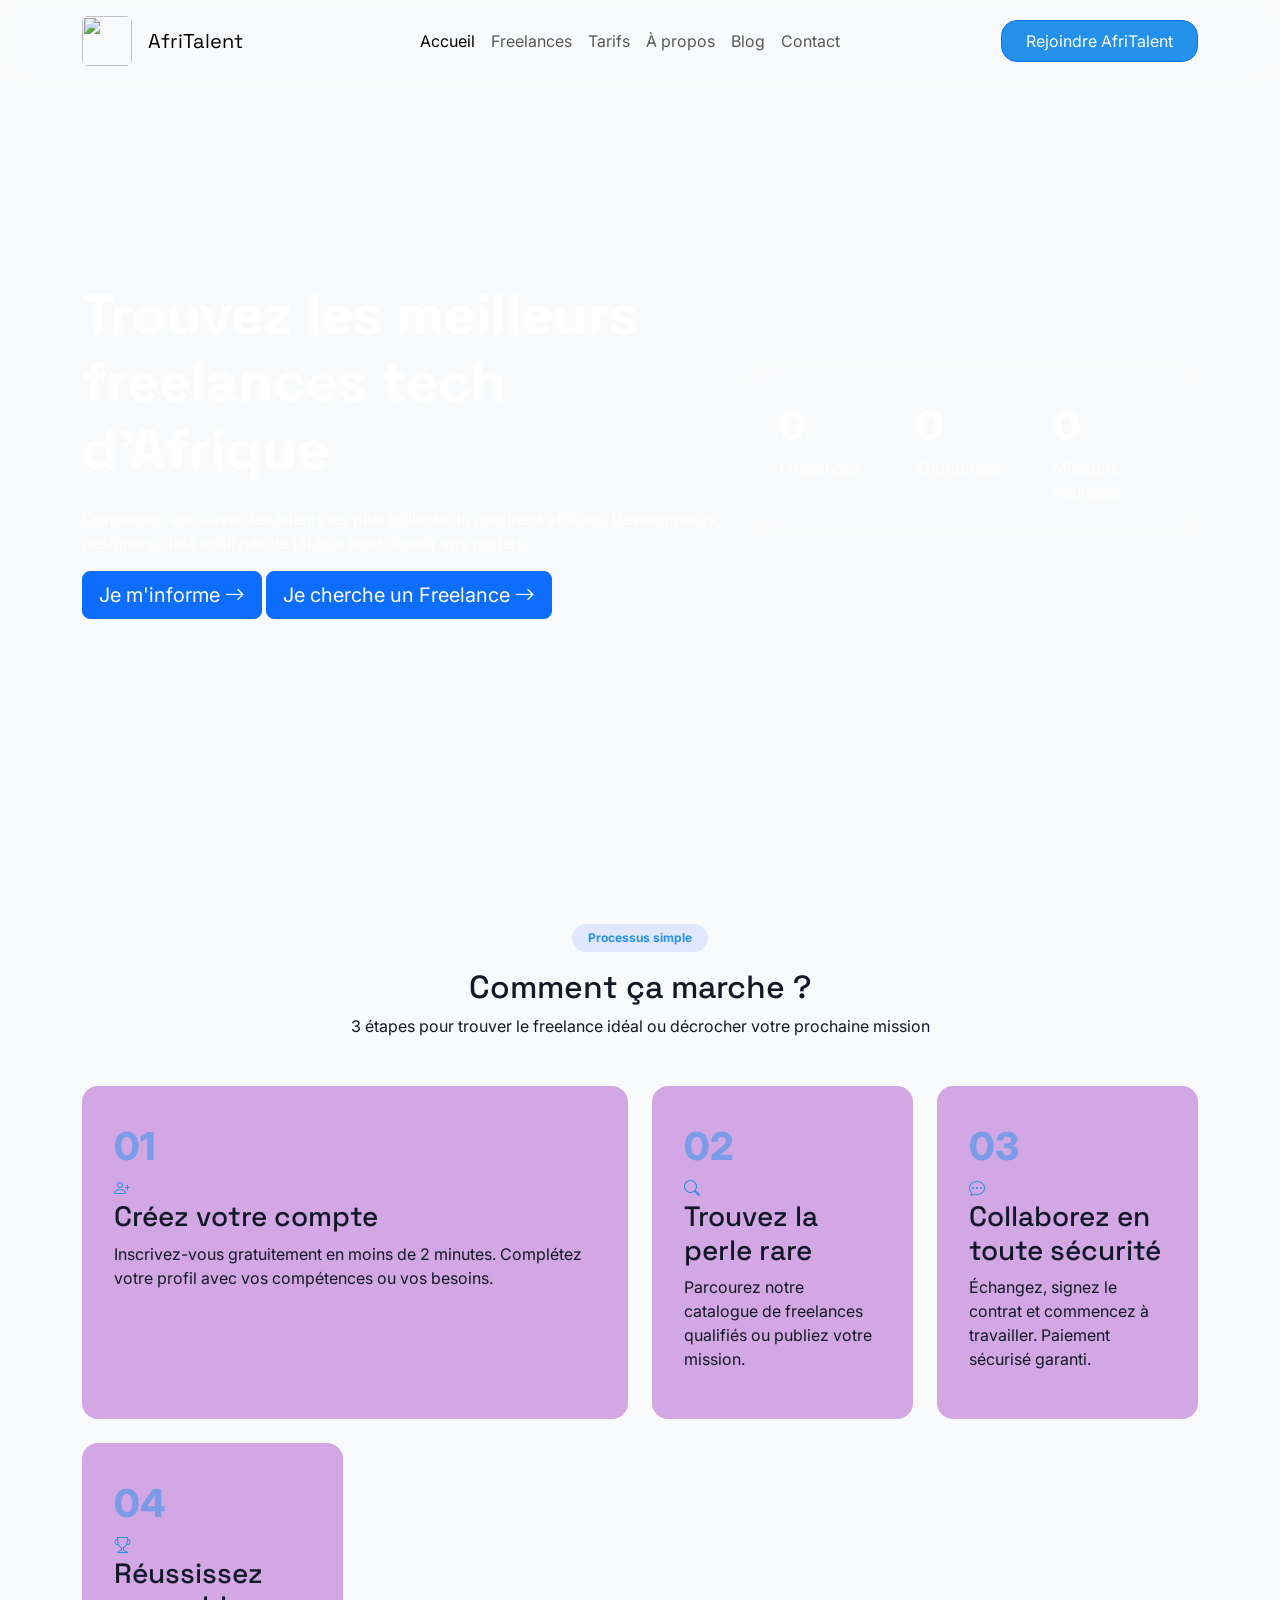
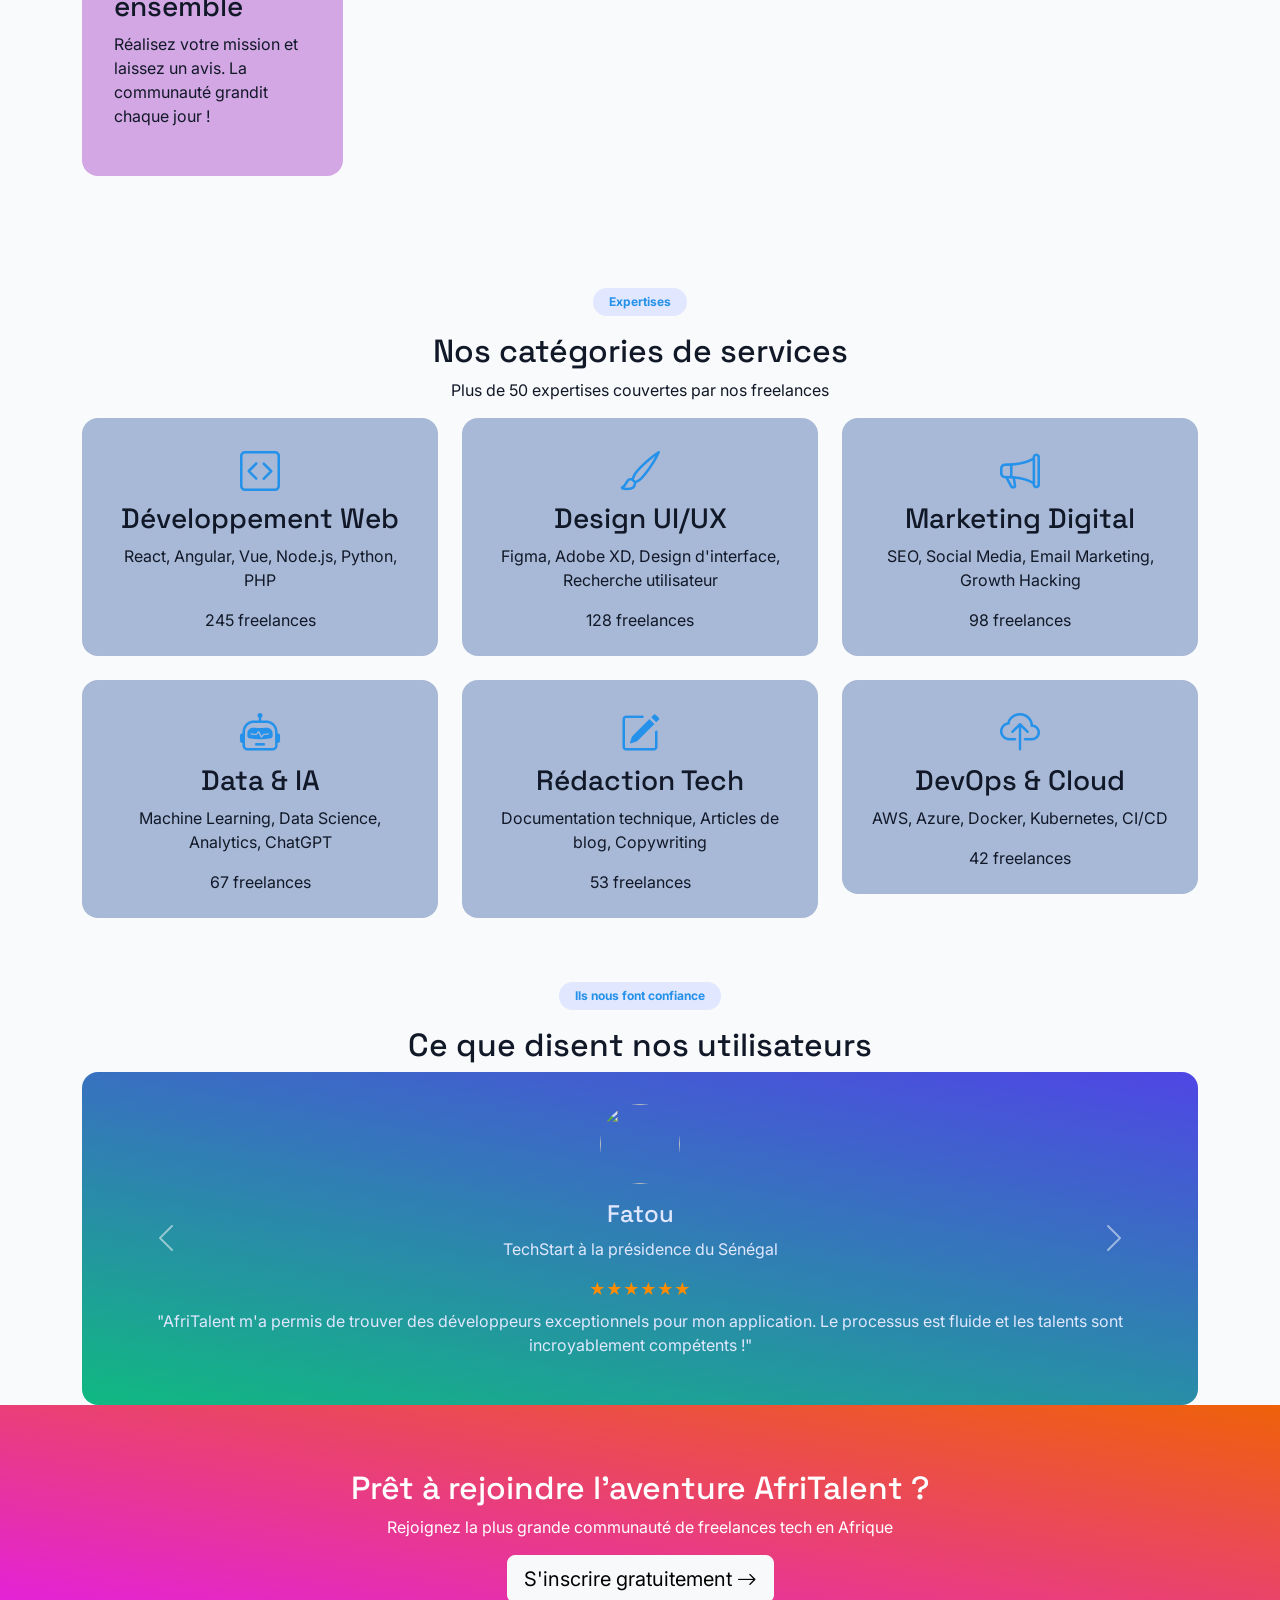
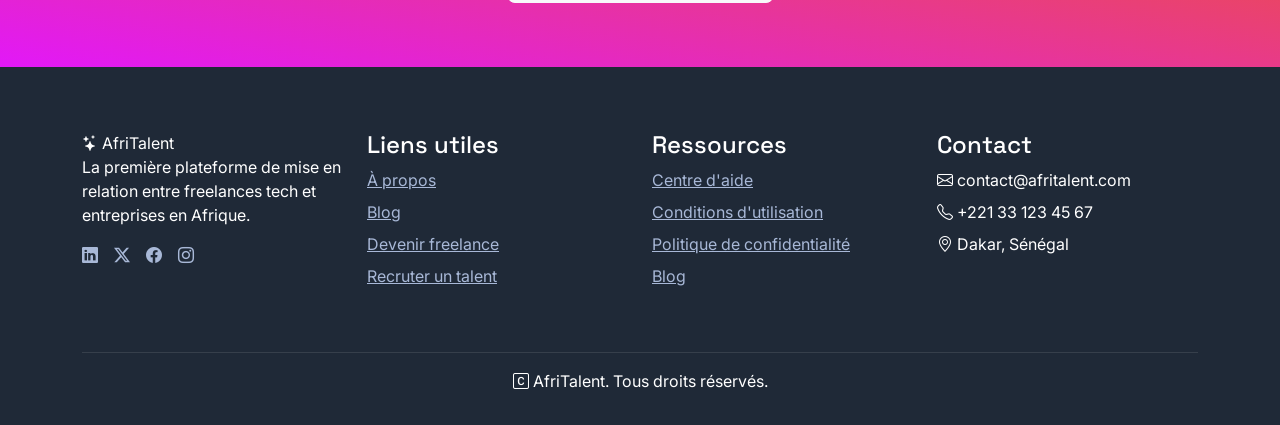
==== index.html @ f87036e9 ": CSS : responsive design mobile et tablette, media queries" ====
<!DOCTYPE html>
<html lang="fr">
<head>
    <meta charset="UTF-8">
    <meta name="viewport" content="width=device-width, initial-scale=1.0">
    <title>AfriTalent - Plateforme de freelances tech en Afrique</title>
    
    <!-- Bootstrap 5 CSS -->
    <link href="https://cdn.jsdelivr.net/npm/bootstrap@5.3.0/dist/css/bootstrap.min.css" rel="stylesheet">
    <!-- Bootstrap Icons -->
    <link rel="stylesheet" href="https://cdn.jsdelivr.net/npm/bootstrap-icons@1.11.0/font/bootstrap-icons.css">
    <!-- Google Fonts -->
    <link href="https://fonts.googleapis.com/css2?family=Inter:opsz,wght@14..32,300;14..32,400;14..32,600;14..32,700;14..32,800&family=Space+Grotesk:wght@400;500;600;700&display=swap" rel="stylesheet">
    <!-- lien de CSS -->
    <link rel="stylesheet" href="css/style.css">
    <!-- Font Awesome -->
<script src="https://kit.fontawesome.com/14273d579a.js" crossorigin="anonymous"></script>
</head>
<body>

    <!-- ========== HEADER / NAVBAR ========== -->
    <nav class="navbar navbar-expand-lg fixed-top" id="mainNavbar">
        <div class="container">
            <div class="text-center">
                <a class="navbar-brand" href="index.html">
              <img src="images/logo3.png" class="rounded" alt="" width="50px" height="50px" >
              </a>
            </div>
            <a class="navbar-brand" href="index.html">
             <span>AfriTalent</span>
            </a>
            <!-- il permet de masquer la navigation pour les petits ecran-->
            <button class="navbar-toggler" type="button" data-bs-toggle="collapse" data-bs-target="#navbarNav">
                <span class="navbar-toggler-icon"></span>
            </button>
            <div class="collapse navbar-collapse" id="navbarNav">
                <ul class="navbar-nav mx-auto">
                    <li class="nav-item"><a class="nav-link active" href="index.html">Accueil</a></li>
                    <li class="nav-item"><a class="nav-link" href="freelances.html">Freelances</a></li>
                    <li class="nav-item"><a class="nav-link" href="tarifs.html">Tarifs</a></li>
                    <li class="nav-item"><a class="nav-link" href="about.html">À propos</a></li>
                    <li class="nav-item"><a class="nav-link" href="#">Blog</a></li>
                    <li class="nav-item"><a class="nav-link" href="contact.html">Contact</a></li>
                </ul>
                <div class="d-flex gap-2">
                    <!-- <button class="btn btn-outline-primary" id="darkModeToggle">
                        <i class="bi bi-moon"></i>
                    </button> (Commit 6 avec javascript*******) -->
                    <a href="contact.html" class="btn btn-primary btn-cta">Rejoindre AfriTalent</a>
                    <!-- <button type="button" class="btn btn-info">Info</button> -->
                    <!-- <button type="button" class="btn btn-info">Rejoindre AfriTalent</button> -->
                     
                </div>
            </div>
        </div>
    </nav>

    <main>
<!-- *=================================================================  COMMIT 4 - Debut   =====================================================================================================================================================-->

        <!-- ========== SECTION HERO ========== -->
        <section class="hero">
            <div class="container">
                <div class="row align-items-center min-vh-100">
                    <div class="col-lg-7">
                        <h1 class="hero-title">Trouvez les meilleurs<br>freelances tech d'Afrique</h1>
                        <p class="hero-subtitle">Connectez-vous avec les talents les plus brillants du continent africain. Développeurs, designers, data analiyste de ISI tout pour réussir vos projets.</p>
                        <div class="hero-buttons">
                            <a href="about.html" class="btn btn-primary btn-lg">Je m'informe <i class="bi bi-arrow-right"></i></a>
                            <a href="freelances.html" class="btn btn-primary btn-lg">Je cherche un Freelance <i class="bi bi-arrow-right"></i></a>

                        </div>
                    </div>
                    <div class="col-lg-5">
                        <div class="hero-stats">
                            <div class="stat-card">
                                <div class="stat-number" data-count="2500">0</div>
                                <div class="stat-label">Freelances</div>
                            </div>
                            <div class="stat-card">
                                <div class="stat-number" data-count="800">0</div>
                                <div class="stat-label">Entreprises</div>
                            </div>
                            <div class="stat-card">
                                <div class="stat-number" data-count="12000">0</div>
                                <div class="stat-label">Missions réalisées</div>
                            </div>
                        </div>
                    </div>
                </div>
            </div>
        </section>

        <!-- ========== SECTION COMMENT ÇA MARCHE - BENTO GRID ========== -->
        <section class="how-it-works">
            <div class="container">
                <div class="section-header text-center">
                    <span class="badge bg-primary-light mt-4">Processus simple</span>
                    <h2>Comment ça marche ?</h2>
                    <p>3 étapes pour trouver le freelance idéal ou décrocher votre prochaine mission</p>
                </div>
                
                 <div class="bento-grid">
                    <div class="bento-item bento-premier">
                        <div class="step-number">01</div>
                        <i class="bi bi-person-plus step-icon"></i>
                        <h3>Créez votre compte</h3>
                        <p>Inscrivez-vous gratuitement en moins de 2 minutes. Complétez votre profil avec vos compétences ou vos besoins.</p>
                    </div>
                    <div class="bento-item">
                        <div class="step-number">02</div>
                        <i class="bi bi-search step-icon"></i>
                        <h3>Trouvez la perle rare</h3>
                        <p>Parcourez notre catalogue de freelances qualifiés ou publiez votre mission.</p>
                    </div>
                    <div class="bento-item">
                        <div class="step-number">03</div>
                        <i class="bi bi-chat-dots step-icon"></i>
                        <h3>Collaborez en toute sécurité</h3>
                        <p>Échangez, signez le contrat et commencez à travailler. Paiement sécurisé garanti.</p>
                    </div>
                    <div class="bento-item">
                        <div class="step-number">04</div>
                        <i class="bi bi-trophy step-icon"></i>
                        <h3>Réussissez ensemble</h3>
                        <p>Réalisez votre mission et laissez un avis. La communauté grandit chaque jour !</p>
                    </div>
                </div>
            </div>
        </section>

        <!-- ========== SECTION CATÉGORIES DE SERVICES ========== -->
        <section class="categories">
            <div class="container">
                <div class="section-header text-center">
                    <span class="badge bg-primary-light">Expertises</span>
                    <h2>Nos catégories de services</h2>
                    <p>Plus de 50 expertises couvertes par nos freelances</p>
                </div>
                <div class="row g-4">
                    <div class="col-md-6 col-lg-4">
                        <div class="category-card">
                            <i class="bi bi-code-square"></i>
                            <h3>Développement Web</h3>
                            <p>React, Angular, Vue, Node.js, Python, PHP</p>
                            <span class="freelance-count">245 freelances</span>
                        </div>
                    </div>
                    <div class="col-md-6 col-lg-4">
                        <div class="category-card">
                            <i class="bi bi-brush"></i>
                            <h3>Design UI/UX</h3>
                            <p>Figma, Adobe XD, Design d'interface, Recherche utilisateur</p>
                            <span class="freelance-count">128 freelances</span>
                        </div>
                    </div>
                    <div class="col-md-6 col-lg-4">
                        <div class="category-card">
                            <i class="bi bi-megaphone"></i>
                            <h3>Marketing Digital</h3>
                            <p>SEO, Social Media, Email Marketing, Growth Hacking</p>
                            <span class="freelance-count">98 freelances</span>
                        </div>
                    </div>
                    <div class="col-md-6 col-lg-4">
                        <div class="category-card">
                            <i class="bi bi-robot"></i>
                            <h3>Data & IA</h3>
                            <p>Machine Learning, Data Science, Analytics, ChatGPT</p>
                            <span class="freelance-count">67 freelances</span>
                        </div>
                    </div>
                    <div class="col-md-6 col-lg-4">
                        <div class="category-card">
                            <i class="bi bi-pencil-square"></i>
                            <h3>Rédaction Tech</h3>
                            <p>Documentation technique, Articles de blog, Copywriting</p>
                            <span class="freelance-count">53 freelances</span>
                        </div>
                    </div>
                    <div class="col-md-6 col-lg-4">
                        <div class="category-card">
                            <i class="bi bi-cloud-upload"></i>
                            <h3>DevOps & Cloud</h3>
                            <p>AWS, Azure, Docker, Kubernetes, CI/CD</p>
                            <span class="freelance-count">42 freelances</span>
                        </div>
                    </div>
                </div>
            </div>
        </section>

      <!-- ========= SECTION TÉMOIGNAGES - CAROUSEL ========== -->
        <section class="testimonials">
            <div class="container">
                <div class="section-header text-center">
                    <span class="badge bg-primary-light">Ils nous font confiance</span>
                    <h2>Ce que disent nos utilisateurs</h2>
                </div>
                <div id="testimonialCarousel" class="carousel slide" data-bs-ride="carousel">
                    <div class="carousel-inner">
                        <div class="carousel-item active">
                            <div class="testimonial-card">
                                <img src="images/elfatou.jpg" alt="" class="testimonial-avatar">
                                <h4>Fatou</h4>
                                <p class="role">TechStart à la présidence du Sénégal</p>
                                <div class="stars">★★★★★★</div>
                                <p class="quote">"AfriTalent m'a permis de trouver des développeurs exceptionnels pour mon application. Le processus est fluide et les talents sont incroyablement compétents !"</p>
                            </div>
                        </div>
                        <div class="carousel-item">
                            <div class="testimonial-card">
                                <img src="images/elfal.jpg" alt="" class="testimonial-avatar">
                                <h4>Nangan</h4>
                                <p class="role">Responsable RH, Groupe DANGOTE</p>
                                <div class="stars">★★★★★★</div>
                                <p class="quote">"Grâce à AfriTalent, j'ai trouvé des contract stables et bien rémunérées. La plateforme est devenue mon partenaire de confiance pour ma carrière freelance."</p>
                            </div>
                        </div>
                        <div class="carousel-item">
                            <div class="testimonial-card">
                                <img src="images/eleve2.jpg" alt="" class="testimonial-avatar">
                                <h4>Wili</h4>
                                <p class="role">Développeur à Rockstar(GTA 6) </p>
                                <div class="stars">★★★★★★★☆</div>
                                <p class="quote">"Une plateforme qui a révolutionné notre façon de recruter des profils tech. Qualité, réactivité et simplicité au rendez-vous.Vraiment c'est intense  spectculaire"</p>
                            </div>
                        </div>
                    </div>
                    <!-- <-- boutons carousel --> 
                    <button class="carousel-control-prev" type="button" data-bs-target="#testimonialCarousel" data-bs-slide="prev">
                        <span class="carousel-control-prev-icon"></span>
                    </button>
                    <button class="carousel-control-next" type="button" data-bs-target="#testimonialCarousel" data-bs-slide="next">
                        <span class="carousel-control-next-icon"></span>
                    </button>
                </div>
            </div>
        </section>
        <!-- Etre sur que le id "testimonialCarousel" et #testimonialCarousel corresponde-->
<!-- *=================================================================            COMMIT 4 - Debut   =====================================================================================================================================================-->


        <!-- ========== SECTION CTA ========== -->
        <section class="cta-section">
            <div class="container">
                <div class="cta-content">
                    <h2>Prêt à rejoindre l'aventure AfriTalent ?</h2>
                    <p>Rejoignez la plus grande communauté de freelances tech en Afrique</p>
                    <a href="contact.html" class="btn btn-light btn-lg">S'inscrire gratuitement <i class="bi bi-arrow-right"></i></a>
                </div>
            </div>
        </section>
    </main>

    <!-- ========== FOOTER ===================================================================================================== -->
    <footer>
        <div class="container">
            <div class="row">
                <div class="col-md-6 col-lg-3">
                    <div class="footer-brand">
                        <i class="bi bi-stars"></i>
                        <span>AfriTalent</span>
                    </div>
                    <p>La première plateforme de mise en relation entre freelances tech et entreprises en Afrique.</p>
                    <div class="social-links">
                        <a href="http://www.linkedin.com"><i class="bi bi-linkedin"></i></a>
                        <a href="http://www.twitter.com"><i class="bi bi-twitter-x"></i></a>
                        <a href="http://www.facebook.com"><i class="bi bi-facebook"></i></a>
                        <a href="http://www.instagram.com"><i class="bi bi-instagram"></i></a>
                    </div>
                </div>
                <div class="col-md-6 col-lg-3">
                    <h4>Liens utiles</h4>
                    <ul class="list-unstyled">
                        <li><a href="about.html">À propos</a></li>
                        <li><a href="contact.html">Blog</a></li>
                        <li><a href="freelances.html">Devenir freelance</a></li>
                        <li><a href="contact.html">Recruter un talent</a></li>
                    </ul>
                </div>
                <div class="col-md-6 col-lg-3">
                    <h4>Ressources</h4>
                    <ul class="list-unstyled">
                        <li><a href="about.html">Centre d'aide</a></li>
                        <li><a href="contact.html">Conditions d'utilisation</a></li>
                        <li><a href="freelances.html">Politique de confidentialité</a></li>
                        <li><a href="contact.html">Blog</a></li>
                    </ul>
                </div>
                <div class="col-md-6 col-lg-3">
                    <h4>Contact</h4>
                    <ul class="list-unstyled">
                        <li><i class="bi bi-envelope"></i> contact@afritalent.com</li>
                        <li><i class="bi bi-telephone"></i> +221 33 123 45 67</li>
                        <li><i class="bi bi-geo-alt"></i> Dakar, Sénégal</li>
                    </ul>
                </div>
            </div>
            <div class="copyright">
                <p><i class="bi bi-c-square"></i><span id="currentYear"></span> AfriTalent. Tous droits réservés.</p>
            </div>
        </div>
    </footer>

    <!-- Bouton retour en haut -->
    <!-- <button id="backToTop" class="back-to-top"><i class="bi bi-arrow-up"></i></button> -->

    <!-- Bootstrap JS -->
    <script src="https://cdn.jsdelivr.net/npm/bootstrap@5.3.0/dist/js/bootstrap.bundle.min.js"></script>
    <!-- Custom JS -->
    <script src="js/main.js"></script>
</body>
</html>
---- css/style.css ----
/* # = selection d'id */
/* ========== VARIABLES ========== */ 
:root {
    /* Couleur */
    --Robert: #c40c06ed;
    --Rony: #5cca13;
    --ISI-Dakar: #e616a7;
    --primary: #2491ea;
    --primary-dark: #4f46e5;
    --primary-light: #e0e7ff;
    --secondary: #10b981;
    --dark: #1f2937;
    --light: #f9fafb;
    --gray: #a8b8d7;
    --white: #ffffff;
    --black: #111827;
    --orange: #ef6109;
    --rouge: #e80a0a;
    --violet: #e218f8;

    /*  Ombres */
    --shadow: 0 10px 15px -3px rgba(0,0,0,0.1);
    /* Border radius */
    --radius: 1rem;
    /* Transitions */
    --transition: all 0.3s ease;
}
/* transition: le temps que l'element va prendre pour se manifester (bien revoir encore)------------------------------------------------------ */
/* DARK MODE Commit 6 ========================================= */
/* [data-theme="dark"] {
    --primary: #818cf8;
    --dark: #f9fafb;
    --light: #1f2937;
    --white: #111827;
    --black: #f9fafb;
} */
 
* { margin: 0;
    padding: 0; 
    box-sizing: border-box;

     /*::selection : Stylise le texte sélectionné par l'utilisateur( trouver dans le cour de selecteur avancer)-------------------------------------------  */
/* C'est ce qui gere la selection */
 ::selection { 
  color: rgb(150, 13, 13);
    background-color: rgba(222, 68, 214, 0.441);
}
}
body {
    font-family: 'Inter', sans-serif;
    background: var(--light);
    /* background: linear-gradient(135deg, var(--secondary), var(--primary-dark),var(--orange)); */
    color: var(--black);
    transition: var(--transition);
}
/* c'est lui qui est charger des petites pencarte = "experise","Processus simple","Ils nous font confiance" */
.section-header .badge {
    background: var(--primary-light);
    color: var(--primary);
    padding: 0.5rem 1rem;
    border-radius: 2rem;
    display: inline-block;
    margin-bottom: 1rem;
}

/* pour comprendre les "," il faut regarder la video "formulaire selecteur avancer, à 38:00" */
h1, h2, h3, h4, .navbar-brand, .price { 
    font-family: 'Space Grotesk', sans-serif;
 }
 /* ========== NAVBAR ========== */
/* .navbar { background: var(--white); transition: var(--transition); padding: 1rem 0; } */
.navbar {
    padding: 1rem 0;
    transition: all 0.3s ease;
    background-color: rgba(var(--light-color), 0.95);
    backdrop-filter: blur(10px);
}

.navbar-scrolled { 
    padding: 0.5rem 0; 
    box-shadow: var(--shadow); 
}
.navbar-brand i, .step-icon, .category-card i, .value-card i { 
 color: var(--primary); 
}
/* rejoindre Afritalent */
.btn-cta { border-radius: var(--radius); 
    padding: 0.5rem 1.5rem; 
    background-color: var(--primary);
}
/* ========== HERO ===========================================================================================*/
/* .hero {
    background: linear-gradient(135deg, var(--secondary), var(--primary-dark),var(--orange));
    color: white;
} */
 .hero {
    background: linear-gradient(var(--primary));
    color: white;
}
.hero-title { font-size: 3.5rem; 
    font-weight: 800; 
    margin-bottom: 1.5rem; 
}
@media (max-width: 768px) { 
    .hero-title { font-size: 2rem; }  
    }

.hero-stats {
    display: grid;
    grid-template-columns: repeat(3, 1fr);
    gap: 1.5rem;
    background: rgba(255,255,255,0.1);
    backdrop-filter: blur(10px);
    border-radius: var(--radius);
    padding: 2rem;
}
.stat-number { 
    font-size: 2.5rem; 
    font-weight: 800; 
}
/* ========== BENTO GRID ===================================================================================*/  
.bento-grid {
    background: var(--light);
    display: grid;
    grid-template-columns: repeat(4, 1fr); /* fr = fraction grid repartir au mieux les elements */
    gap: 1.5rem;
    margin: 3rem 0;
}
.bento-item {
    background: rgb(211, 166, 228);
    padding: 2rem;
    border-radius: var(--radius);
    transition: var(--transition);
    position:relative;
    position:unset;
    /* position:unset; = c'est ça qui fait apparaitre et disparaitre les chiffres  */
}

.bento-item:hover { transform: translateY(-5px); 
    box-shadow: var(--shadow); 
}
/* effet Hover  */
/* c'est ça qui assure le faite que les cartes bouge */

.bento-premier {
    grid-column: span 2; /*  grid-column = indique la forme ou l'espace que va prendre ce blog par rapport au autre */
}
.step-number {
    font-size: 2.4rem;
    font-weight: 800;
    color: var(--primary);
    opacity: 0.5;
    position: static;
    top: 1rem;
    right: 1rem;
}
 @media (max-width: 992px) { 
    .bento-grid { grid-template-columns: repeat(2, 1fr); } 
    .bento-large { grid-column: span 2; } 
}
@media (max-width: 768px) { 
    .bento-grid { grid-template-columns: 1fr; } 
    .bento-large { grid-column: span 1; } 
}


/* ==========  Catégories de services  ================================================================================================= */

.categories { background: var(--light); padding: 4rem 0; }
.category-card {
    background: var(--gray);
    padding: 1.5rem;
    border-radius: var(--radius);
    text-align: center;
    transition: var(--transition);
    cursor: pointer;
}
.category-card:hover {
    transform: translateY(-5px);
    box-shadow: var(--shadow);
    background: var(--primary);
    color: white;
}
.category-card i { font-size: 2.5rem; margin-bottom: 1rem; }

/* ========== TÉMOIGNAGES =========================================================================================================== */
.testimonial-card {
    text-align: center;
    padding: 2rem;
    /* background: var(--primary); */
    background: linear-gradient(10deg, var(--secondary), var(--primary-dark));
    color: #e0e7ff;
    border-radius: var(--radius);
}
.testimonial-avatar { 
    width: 80px; 
    height: 80px; 
    border-radius: 50%; 
    object-fit: cover; 
    /* La propriété CSS object-fit définit la façon dont le contenu d'un élément remplacé, tel qu'une <img> ou une <video>, doit être redimensionné pour s'adapter à son conteneur. */
    margin-bottom: 1rem; 
}
.stars { 
    color: #ff8c00; 
    margin: 0.5rem 0; }
/*=============================Prêt à rejoindre l'aventure AfriTalent ?=========================================================== */
    .cta-section {
    background: linear-gradient(10deg, var(--violet), var(--orange));
    color: white;
    text-align: center;
    padding: 4rem 0;
}
/* ========== CTA & FOOTER ========== */

footer {
    background: var(--dark);
    color: white;
    padding: 4rem 0 1rem;
}
.social-links { display: flex; gap: 1rem; margin-top: 1rem; }
.social-links a, footer ul li a { color: var(--gray); transition: var(--transition); }
.social-links a:hover, footer ul li a:hover { color: var(--primary); }
footer ul { list-style: none; padding: 0; }
footer ul li { margin-bottom: 0.5rem; }
.copyright { text-align: center; margin-top: 3rem; padding-top: 1rem; border-top: 1px solid rgba(255,255,255,0.1); }

/* ========== CARTES ÉQUIPE & VALEURS ========== */
.value-card, .team-card {
    text-align: center;
    padding: 2rem;
    background: var(--white);
    border-radius: var(--radius);
    transition: var(--transition);
}
/* Le "i" veut dire les icones boostrap icne */
.value-card i, .team-card i { font-size: 3rem; 
    color: var(--primary); 
    margin-bottom: 1rem; }
.team-card img {
    width: 150px;
    height: 150px;
    border-radius: 50%;
    /* La propriété CSS object-fit définit la façon dont le contenu d'un élément remplacé, tel qu'une <img> ou une <video>, doit être redimensionné pour s'adapter à son conteneur. */
    object-fit: cover;
    margin-bottom: 1rem;
}
.team-card .social { display: flex; 
    justify-content: center; 
    gap: 1rem; 
    margin-top: 1rem; 
}
/* ========== CHIFFRES CLÉS BENTO ========== */
.bento-numbers {
    display: grid;
    grid-template-columns: repeat(4, 1fr);
    gap: 1.5rem;
    margin: 3rem 0;
}
.number-card {
    text-align: center;
    padding: 2rem;
    background: var(--light);
    border-radius: var(--radius);
}
.number-card .number { font-size: 2.5rem; font-weight: 800; color: var(--primary); }
@media (max-width: 768px) { 
    .bento-numbers { grid-template-columns: repeat(2, 1fr); } 
}
@media (max-width: 576px) { 
    .bento-numbers { grid-template-columns: 1fr; } 
}
/* ========== CONTACT-FORMULAIRE ========== */
.contact-form-container, .contact-info {
    background: linear-gradient(10deg, var(--violet), var(--orange));
    /* background: var(--primary); */
    padding: 2rem;
    border-radius: var(--radius);
}
.info-item { display: flex; 
    gap: 1rem; 
    margin-bottom: 1.5rem; }
.info-item i { font-size: 1.5rem; color: 
    var(--gray); }
    /* il ne servent presque a rien */
.error-message { 
    color: #ef4444; 
    font-size: 0.875rem; 
    margin-top: 0.25rem; 
    display: none; }
.success-message {
    background: var(--secondary);
    color: rgb(255, 255, 255);
    padding: 1rem;
    border-radius: var(--radius);
    margin-top: 1rem;
    display: none;
}
.form-control.error { border-color: #ef4444; }
.form-control.success { border-color: var(--secondary); }

/* ========== CARTES FREELANCES ========== */
/* .freelance-card {
    transition: var(--transition);
    border: none;
    border-radius: var(--radius);
    overflow: hidden;
}
.freelance-card:hover { transform: translateY(-5px); 
    box-shadow: var(--shadow); 
}
.freelance-card .card-img-top { height: 200px; 
    object-fit: cover; 
}
.freelance-speciality { 
    color: var(--primary); 
    font-weight: 600; 
}
.freelance-rating { color: #fbbf24; } */
/* 
========== FILTRES & DIVERS ==========
.filter-bar { display: flex; 
    gap: 1rem; 
    align-items: center; 
    justify-content: center; 
    margin: 2rem 0; }
.section-header { text-align: center; 
    margin-bottom: 3rem; 
}
.section-header .badge {
    background: var(--primary-light);
    color: var(--primary);
    padding: 0.5rem 1rem;
    border-radius: 2rem;
    display: inline-block;
    margin-bottom: 1rem;
} 
========== ANIMATIONS ==========
.fade-up { opacity: 0; 
    transform: translateY(30px); 
    transition: all 0.6s ease; 
}
.fade-up.visible { 
    opacity: 1; 
    transform: translateY(0); 
}
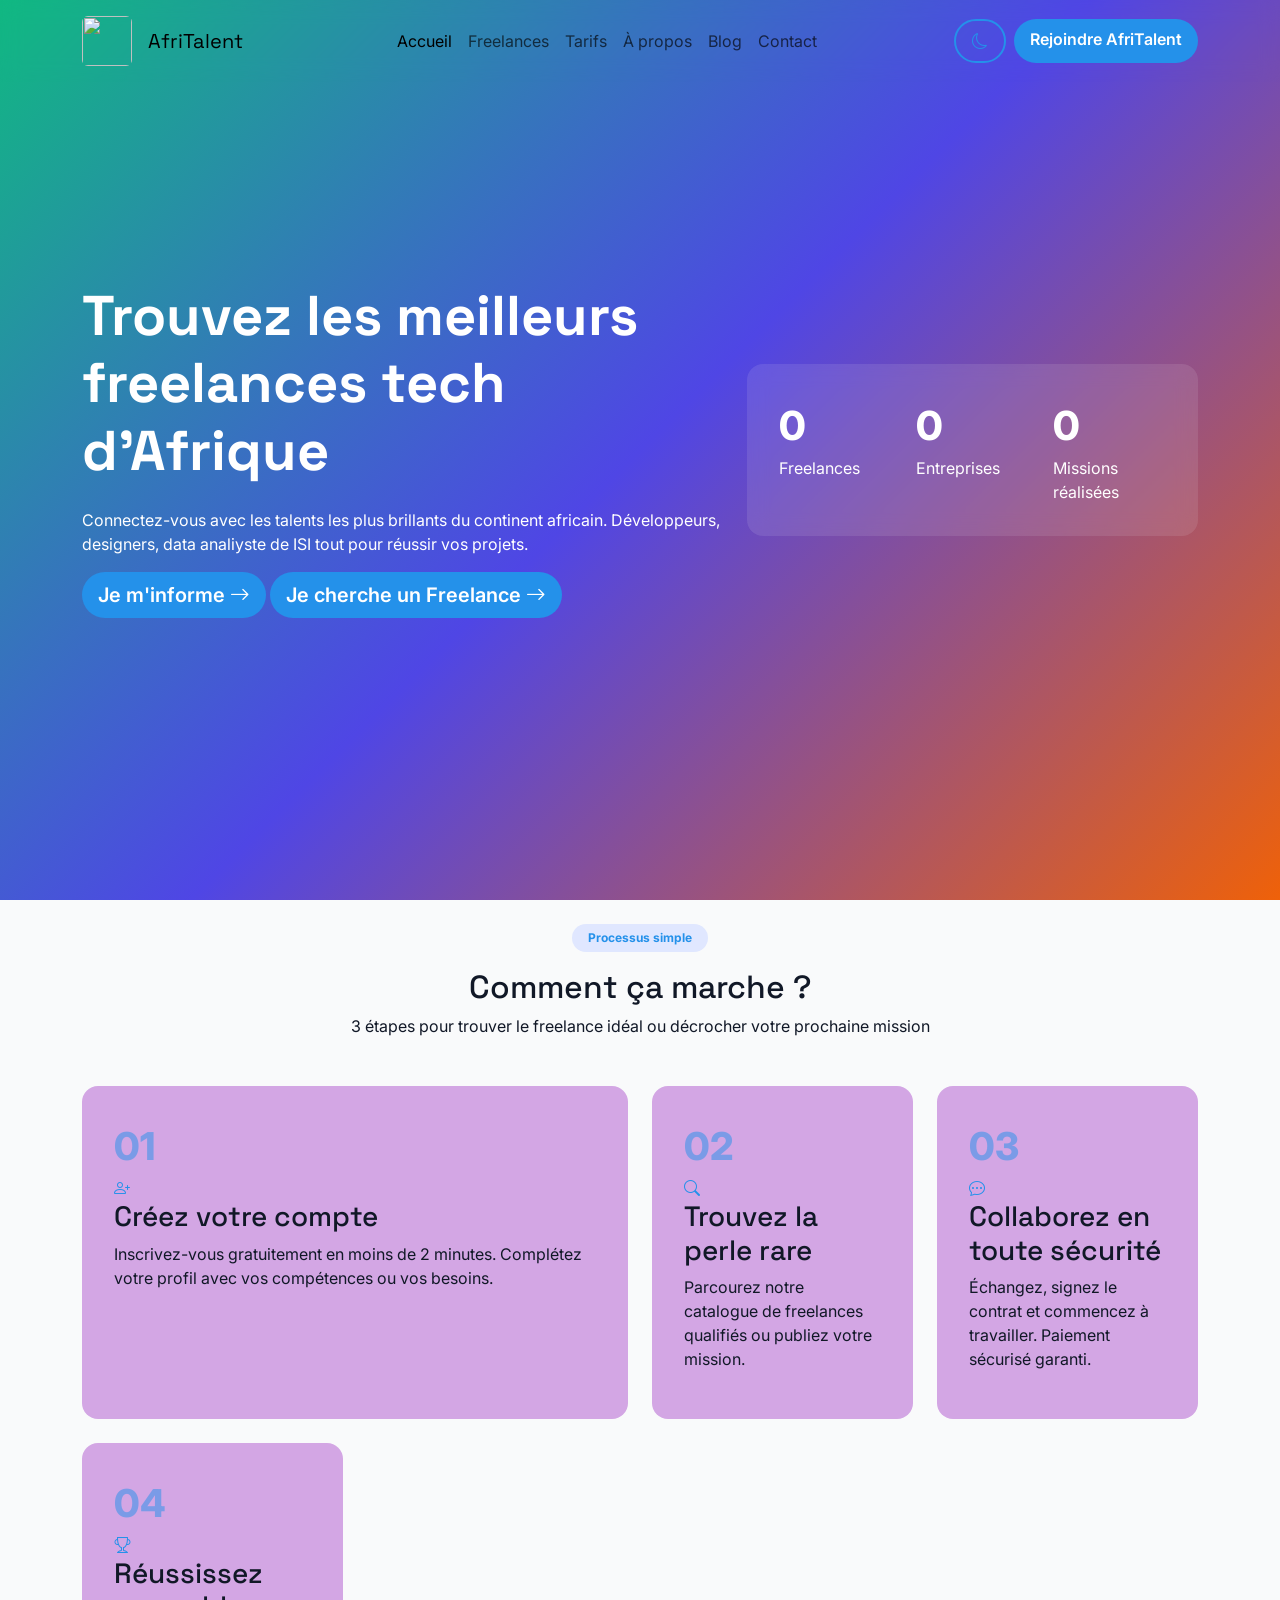
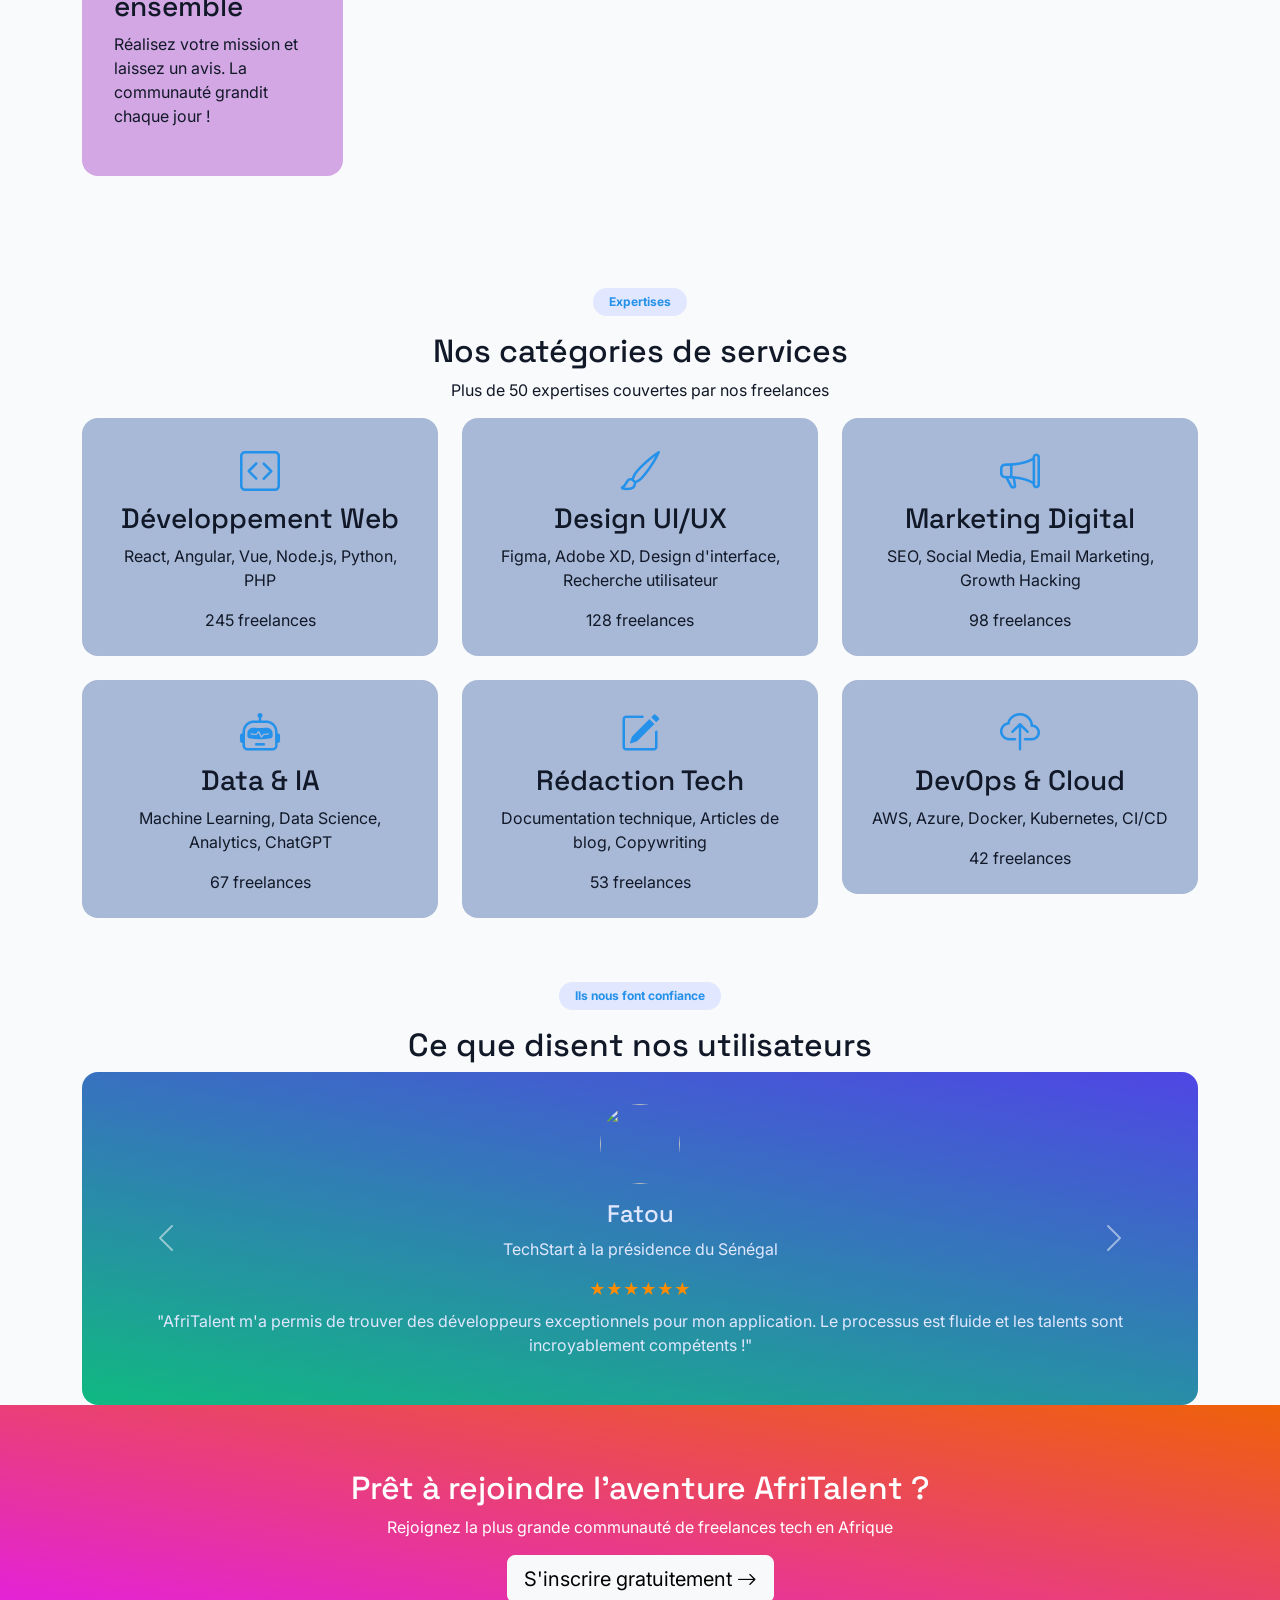
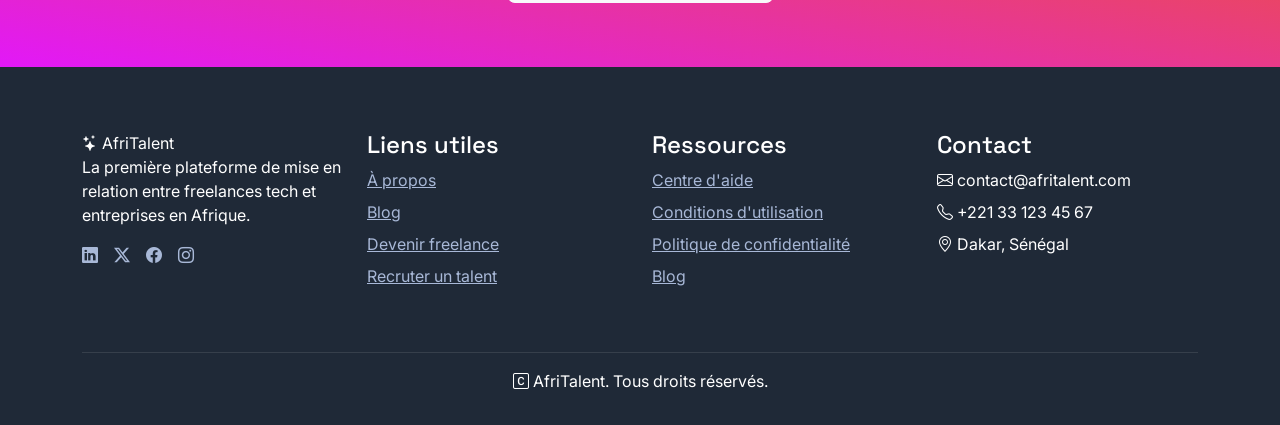
==== commit a25ab2ae: "JS : dark mode avec localStorage, navbar dynamique au scroll" ====
--- a/index.html
+++ b/index.html
@@ -43,9 +43,9 @@
                     <li class="nav-item"><a class="nav-link" href="contact.html">Contact</a></li>
                 </ul>
                 <div class="d-flex gap-2">
-                    <!-- <button class="btn btn-outline-primary" id="darkModeToggle">
+                    <button class="btn btn-outline-primary" id="darkModeToggle">
                         <i class="bi bi-moon"></i>
-                    </button> (Commit 6 avec javascript*******) -->
+                    </button>
                     <a href="contact.html" class="btn btn-primary btn-cta">Rejoindre AfriTalent</a>
                     <!-- <button type="button" class="btn btn-info">Info</button> -->
                     <!-- <button type="button" class="btn btn-info">Rejoindre AfriTalent</button> -->
@@ -56,7 +56,7 @@
     </nav>
 
     <main>
-<!-- *=================================================================  COMMIT 4 - Debut   =====================================================================================================================================================-->
+<!-- *=================================================================  - Debut   =====================================================================================================================================================-->
 
         <!-- ========== SECTION HERO ========== -->
         <section class="hero">
@@ -304,11 +304,12 @@
     </footer>
 
     <!-- Bouton retour en haut -->
-    <!-- <button id="backToTop" class="back-to-top"><i class="bi bi-arrow-up"></i></button> -->
+     <button id="backToTop" class="back-to-top"><i class="bi bi-arrow-up"></i></button> 
 
     <!-- Bootstrap JS -->
     <script src="https://cdn.jsdelivr.net/npm/bootstrap@5.3.0/dist/js/bootstrap.bundle.min.js"></script>
     <!-- Custom JS -->
     <script src="js/main.js"></script>
+    <!-- <script src="film.js" defer></script>  le "defer" je peux l'expliquer si je veux-->
 </body>
 </html>
--- a/css/style.css
+++ b/css/style.css
@@ -27,14 +27,19 @@
 }
 /* transition: le temps que l'element va prendre pour se manifester (bien revoir encore)------------------------------------------------------ */
 /* DARK MODE Commit 6 ========================================= */
-/* [data-theme="dark"] {
+[data-theme="dark"] {
     --primary: #818cf8;
     --dark: #f9fafb;
     --light: #1f2937;
     --white: #111827;
     --black: #f9fafb;
-} */
- 
+}
+[data-theme="dark"] footer {
+    background: #1f2937 !important;
+    color: white !important;
+}
+/* Cette ligne force le footer à garder ses couleurs d'origine (fond sombre et texte blanc) même quand tu actives le mode sombre.
+Le !important est essentiel car il force le style à s'appliquer malgré les changements du dark mode. */
 * { margin: 0;
     padding: 0; 
     box-sizing: border-box;
@@ -94,7 +99,8 @@
     color: white;
 } */
  .hero {
-    background: linear-gradient(var(--primary));
+    /* background: linear-gradient(var(--primary)); */
+    background: linear-gradient(135deg, var(--secondary), var(--primary-dark),var(--orange));
     color: white;
 }
 .hero-title { font-size: 3.5rem; 
@@ -223,6 +229,98 @@
 footer ul { list-style: none; padding: 0; }
 footer ul li { margin-bottom: 0.5rem; }
 .copyright { text-align: center; margin-top: 3rem; padding-top: 1rem; border-top: 1px solid rgba(255,255,255,0.1); }
+
+
+/*====Freelance ==============================  */
+/* FILTRES */
+.filter-btn {
+    text-align: center;
+    padding: 2rem;
+    background: var(--white);
+    border-radius: var(--radius);
+    transition: var(--transition);
+    display: flex; 
+    justify-content: center; 
+    gap: 1rem; 
+    margin-top: 1rem; 
+}
+.filter-btn.active, .filter-btn:hover { background: var(--primary); color: white; }
+#freelanceGrid{ margin-top: 1.5rem;}
+/* CARTES */
+.freelance-card { margin-bottom: 1.5rem; }
+.freelance-card .card { border: none; border-radius: var(--radius); overflow: hidden; transition: 0.3s; background: white; height: 100%; }
+.freelance-card .card:hover { transform: translateY(-5px); box-shadow: var(--shadow); }
+.card-img-top { height: 200px; object-fit: cover; width: 100%; }
+.card-body { padding: 1.5rem; }
+.card-title { font-family: var(--heading); font-weight: 700; font-size: 1.25rem; margin-bottom: 0.5rem; }
+.specialty { color: var(--primary); font-weight: 600; font-size: 0.875rem; margin-bottom: 0.75rem; }
+.card-text { color: var(--gray); font-size: 0.875rem; margin-bottom: 1rem; }
+.rate-info { display: flex; justify-content: space-between; align-items: center; margin-top: 1rem; padding-top: 1rem; border-top: 1px solid rgba(0,0,0,0.1); }
+.hourly-rate { font-weight: 700; font-size: 1.25rem; color: var(--primary); }
+.rating { color: #fbbf24; font-weight: 600; }
+/* BOUTONS */
+.btn-outline-primary { border: 2px solid var(--primary); background: transparent; color: var(--primary); padding: 0.5rem 1rem; border-radius: 50px; transition: 0.3s; font-weight: 600; }
+.btn-outline-primary:hover { background: var(--primary); color: white; }
+.btn-primary { background: var(--primary); border: none; padding: 0.5rem 1rem; border-radius: 50px; color: white; font-weight: 600; transition: 0.3s; }
+.btn-primary:hover { background: var(--primary-dark); transform: translateY(-2px); }
+
+
+/* ========== BOUTON RETOUR HAUT ========== */
+.back-to-top {
+    position: fixed;
+    bottom: 2rem;
+    right: 2rem;
+    width: 50px;
+    height: 50px;
+    border-radius: 75%;
+    background: var(--primary);
+    color: white;
+    border: none;
+    cursor: pointer;
+    display: none;
+    transition: var(--transition);
+}
+.back-to-top:hover { 
+    background: var(--primary-dark); 
+    transform: translateY(-3px); /* voir a quoi ça sert-----------------------  */
+}
+
+/* Grille responsive : 3 colonnes desktop, 2 tablette, 1 mobile */
+/* ========== CARTES TARIFS ========== */
+.pricing-card {
+    background: var(--white);
+    border-radius: var(--radius);
+    padding: 2rem;
+    text-align: center;
+    transition: var(--transition);
+    box-shadow: 0 4px 6px -1px rgba(0,0,0,0.1);
+    position: relative;
+}
+/* .pricing-card.featured { 
+    transform: scale(1.05); 
+    border: 2px solid var(--primary); } */
+.popular-badge {
+    position: absolute;
+    top: -12px;
+    left: 50%;
+    transform: translateX(-50%);/* voir a quoi ça sert-----------------------  */
+    background: var(--primary);
+    color: white;
+    padding: 0.25rem 1rem;
+    border-radius: 2rem;
+    font-size: 0.875rem;
+}
+.price { font-size: 2.5rem; 
+    font-weight: 800; 
+    margin: 1rem 0; 
+}
+.pricing-card ul { list-style: none; 
+    padding: 0; 
+    text-align: left; 
+    margin: 1.5rem 0; }
+.pricing-card ul li { margin: 0.75rem 0; }
+.bi-check-circle-fill { color: var(--secondary); }
+.bi-x-circle-fill { color: var(--gray); }
 
 /* ========== CARTES ÉQUIPE & VALEURS ========== */
 .value-card, .team-card {
@@ -297,7 +395,7 @@
 }
 .form-control.error { border-color: #ef4444; }
 .form-control.success { border-color: var(--secondary); }
-
+ 
 /* ========== CARTES FREELANCES ========== */
 /* .freelance-card {
     transition: var(--transition);
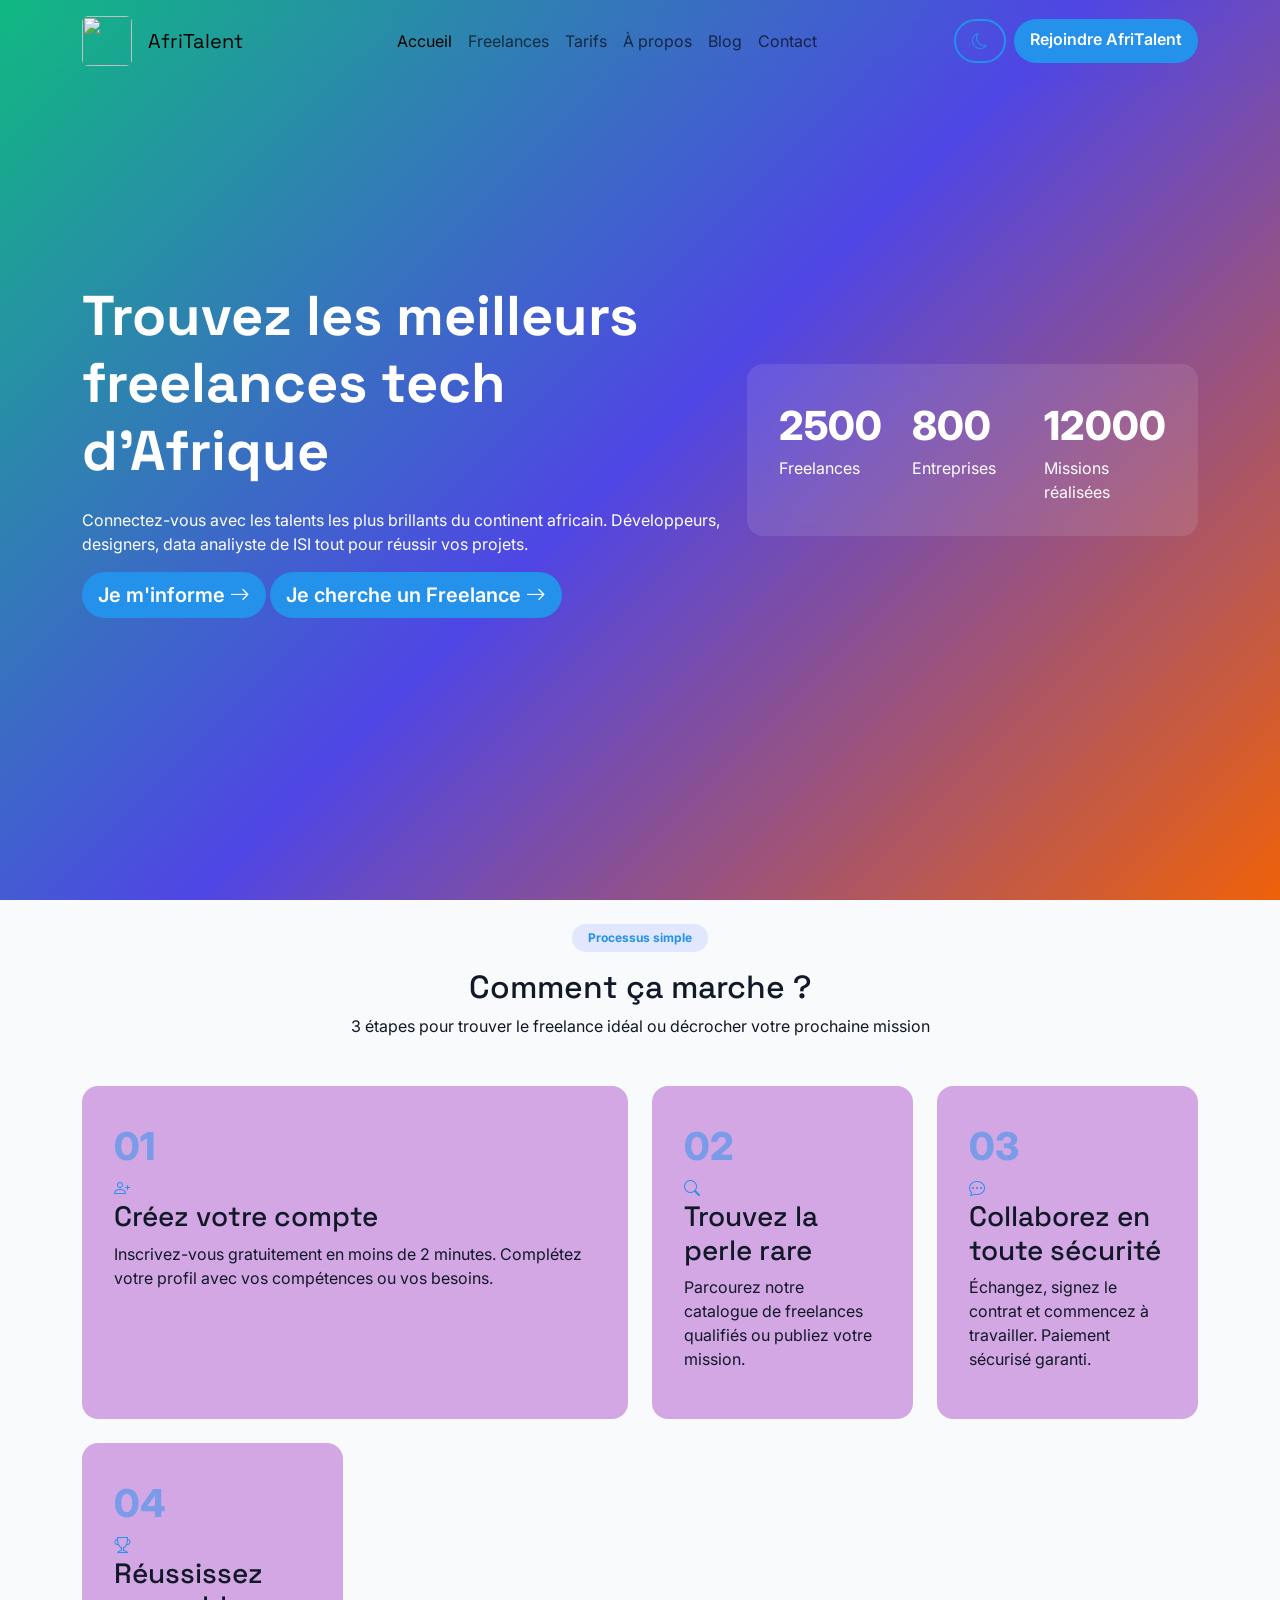
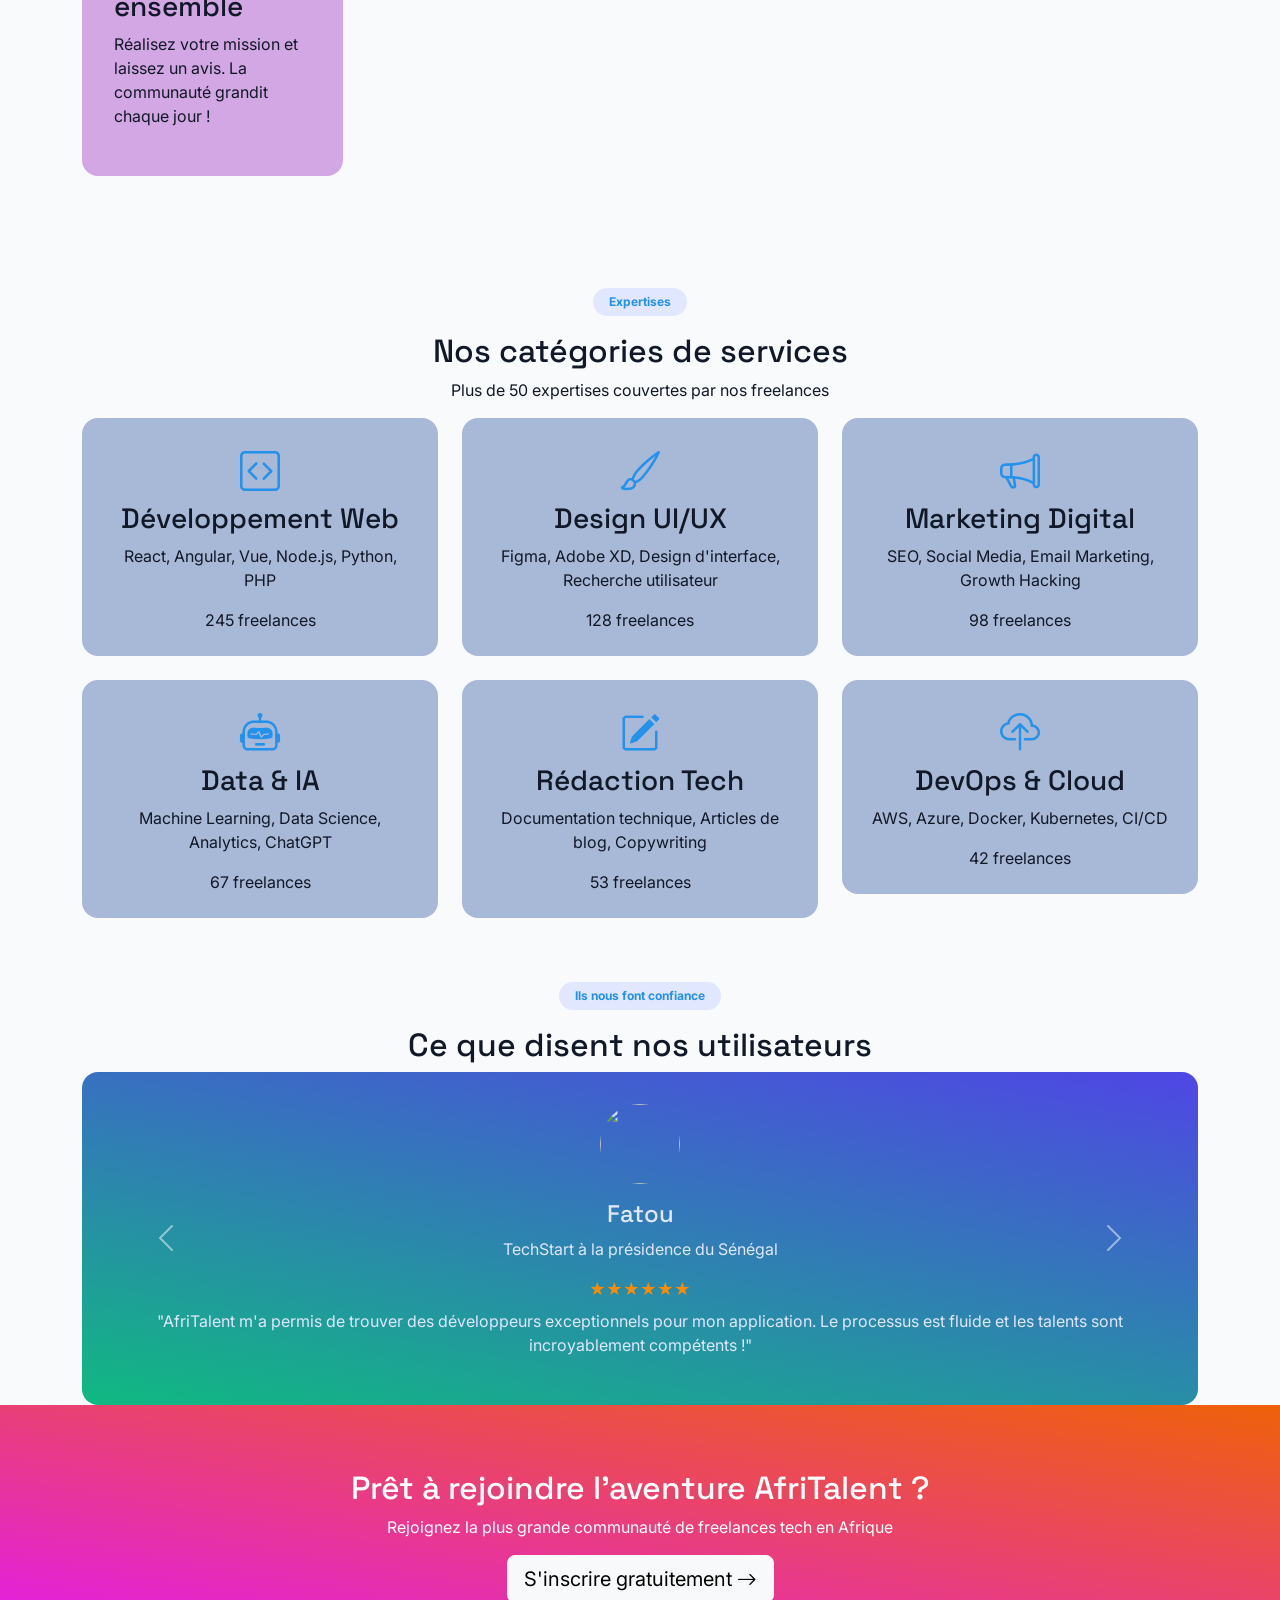
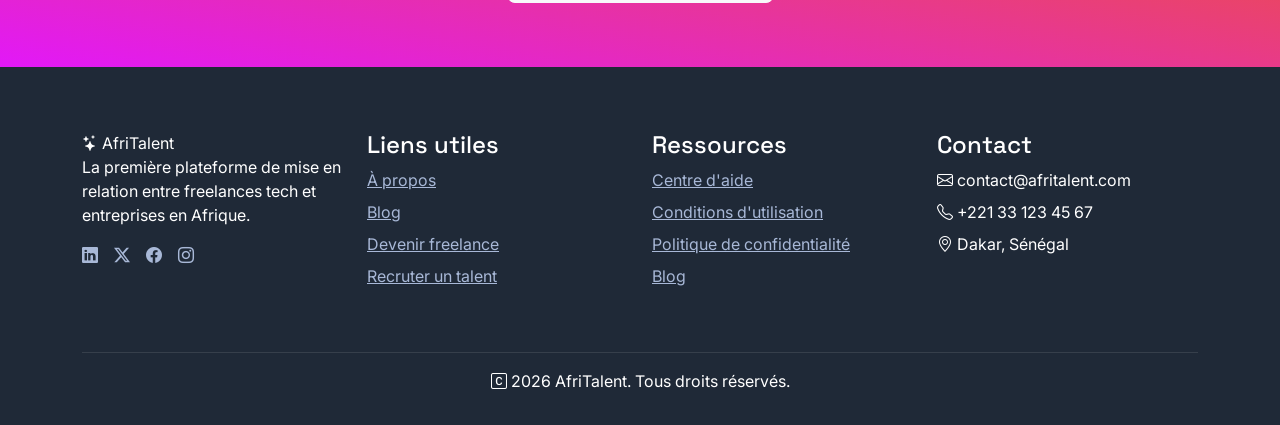
==== commit 55fc21bf: "JS : compteurs animés au scroll et animations fade-in des sections" ====
--- a/index.html
+++ b/index.html
@@ -298,7 +298,7 @@
                 </div>
             </div>
             <div class="copyright">
-                <p><i class="bi bi-c-square"></i><span id="currentYear"></span> AfriTalent. Tous droits réservés.</p>
+                <p><i class="bi bi-c-square"></i> 2026 AfriTalent. Tous droits réservés.</p>
             </div>
         </div>
     </footer>
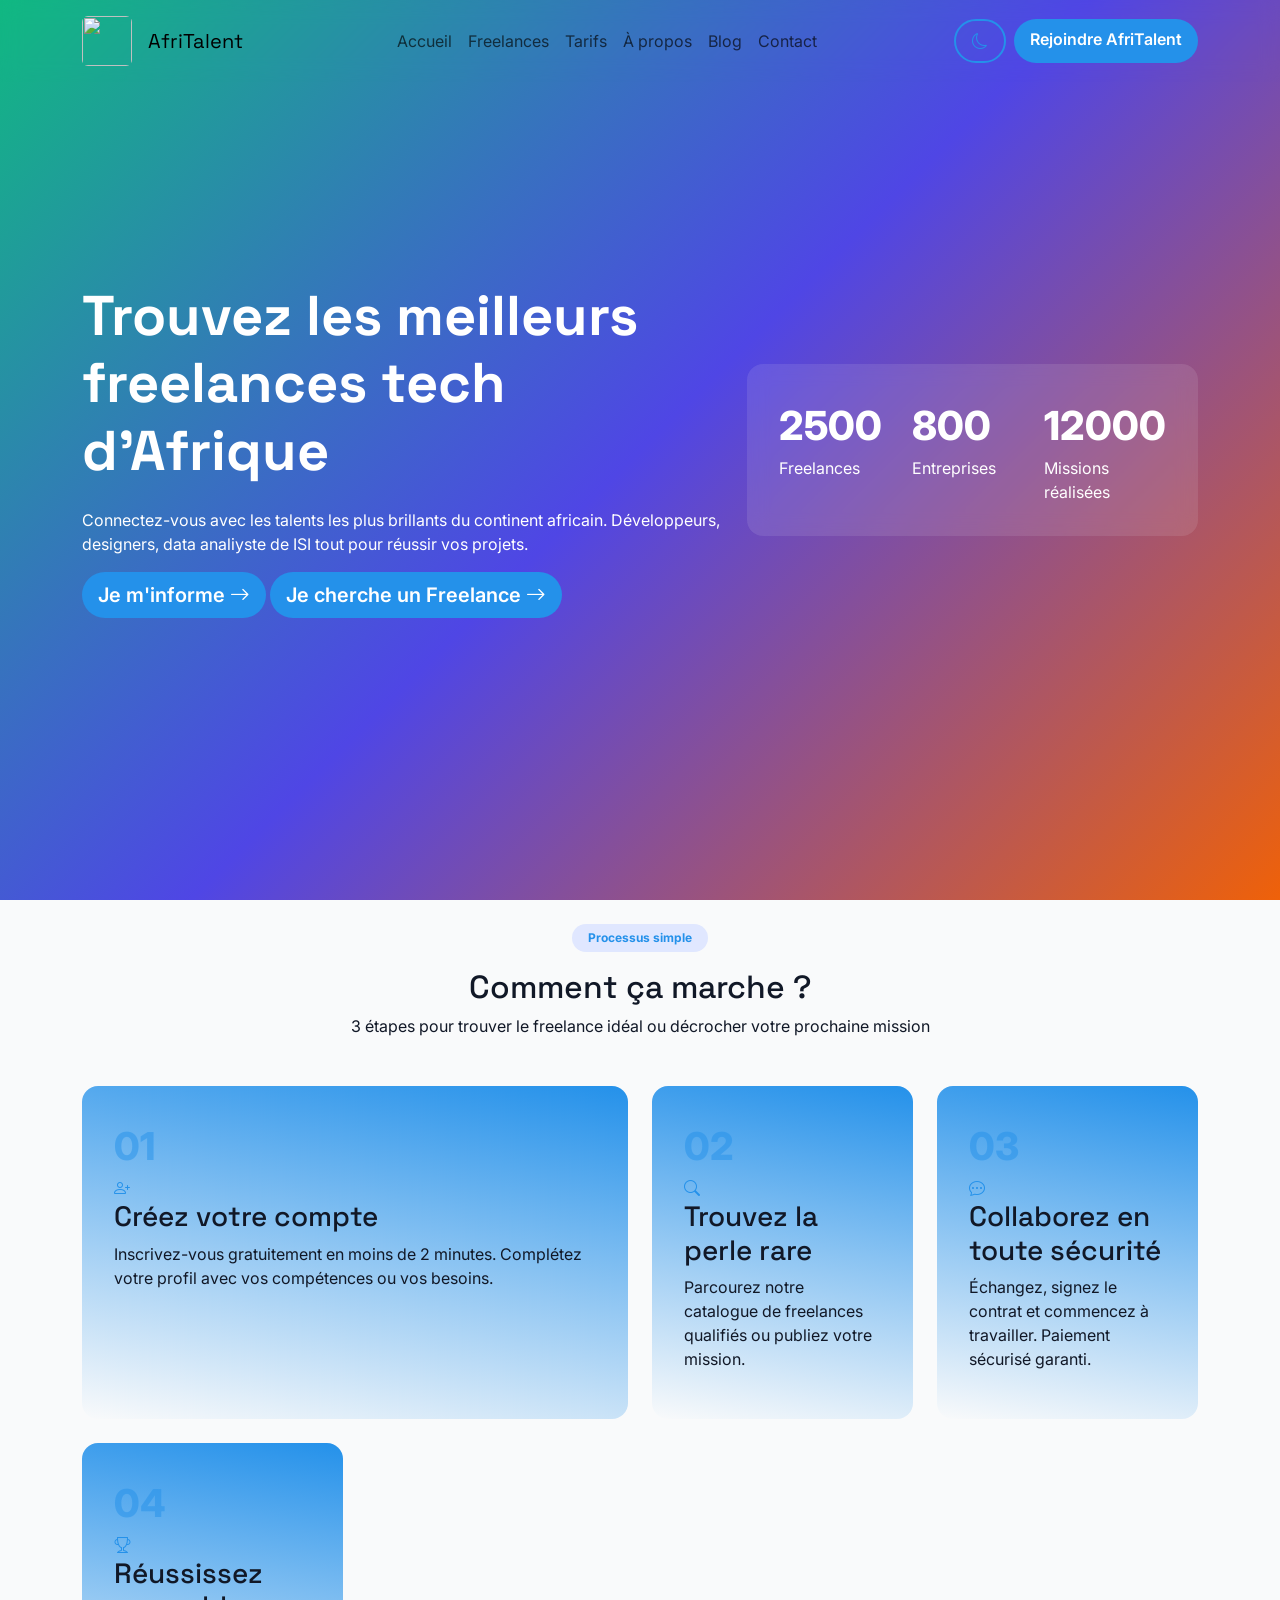
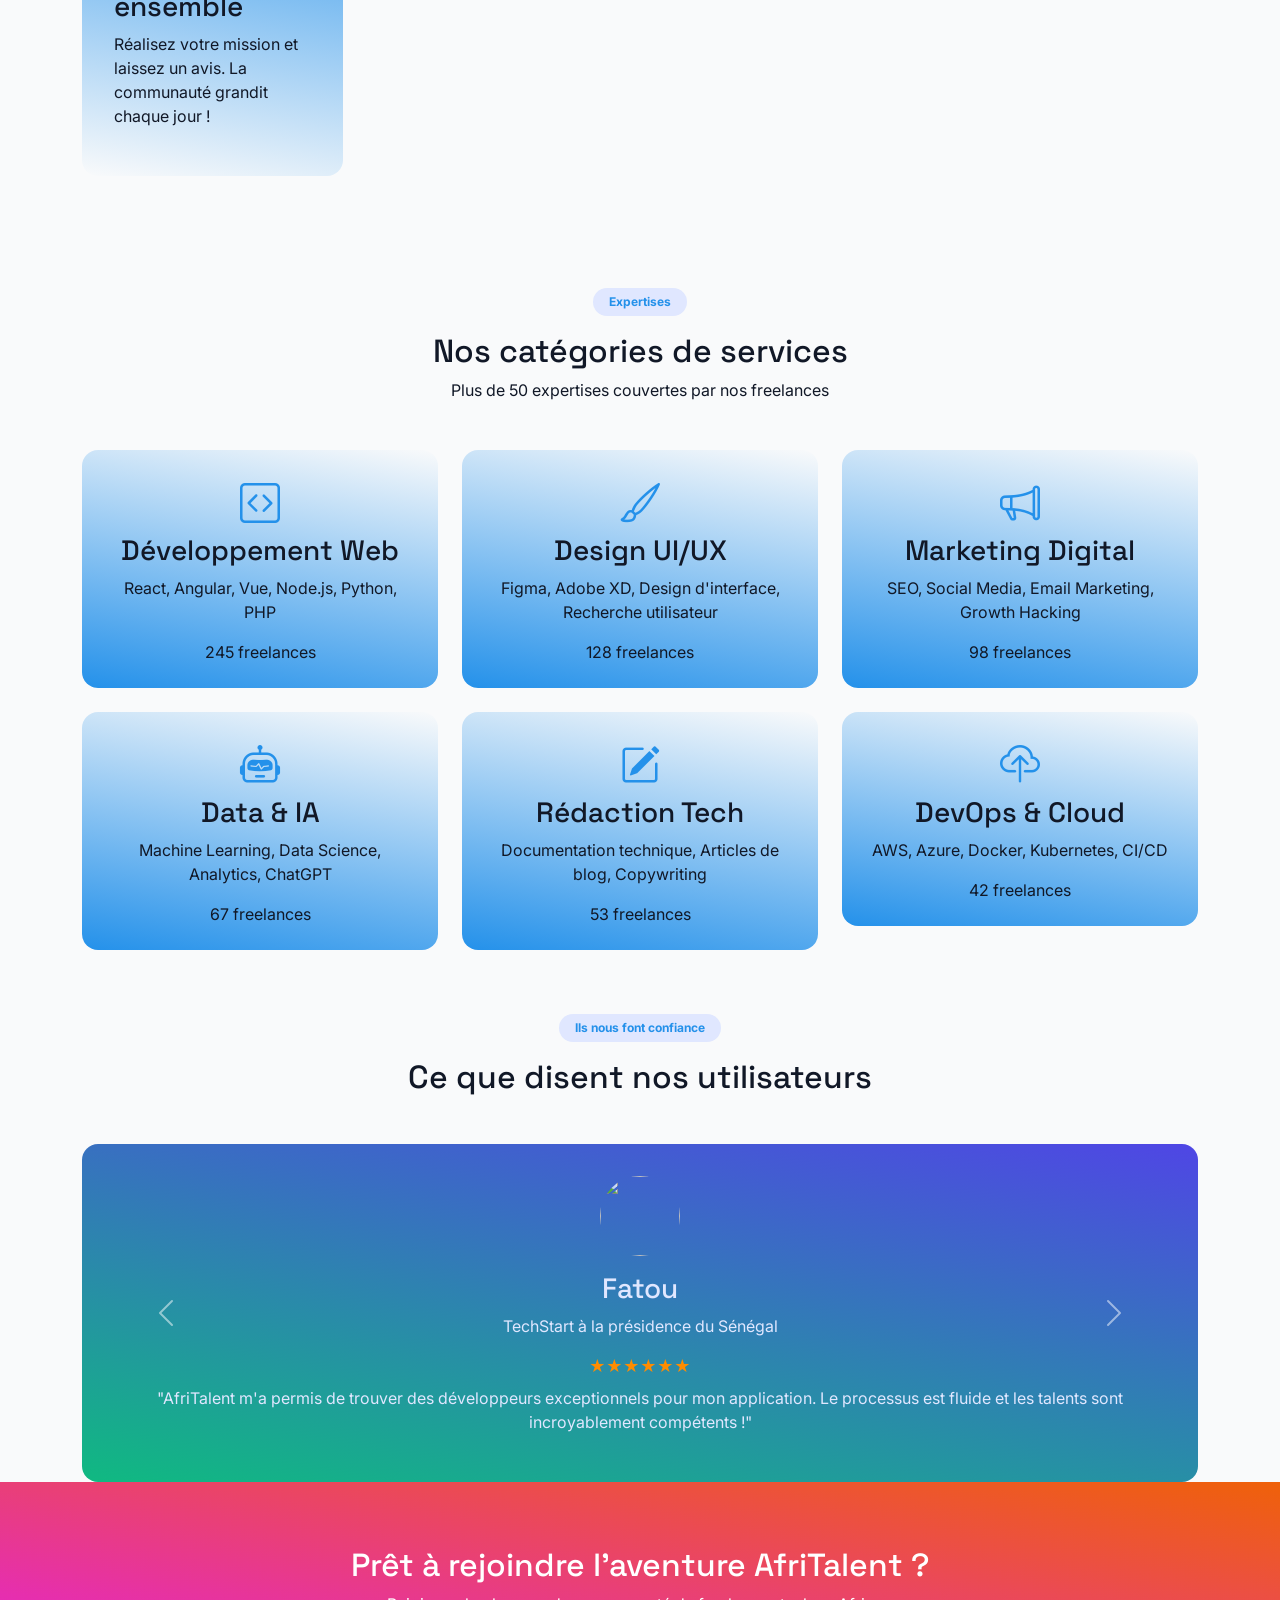
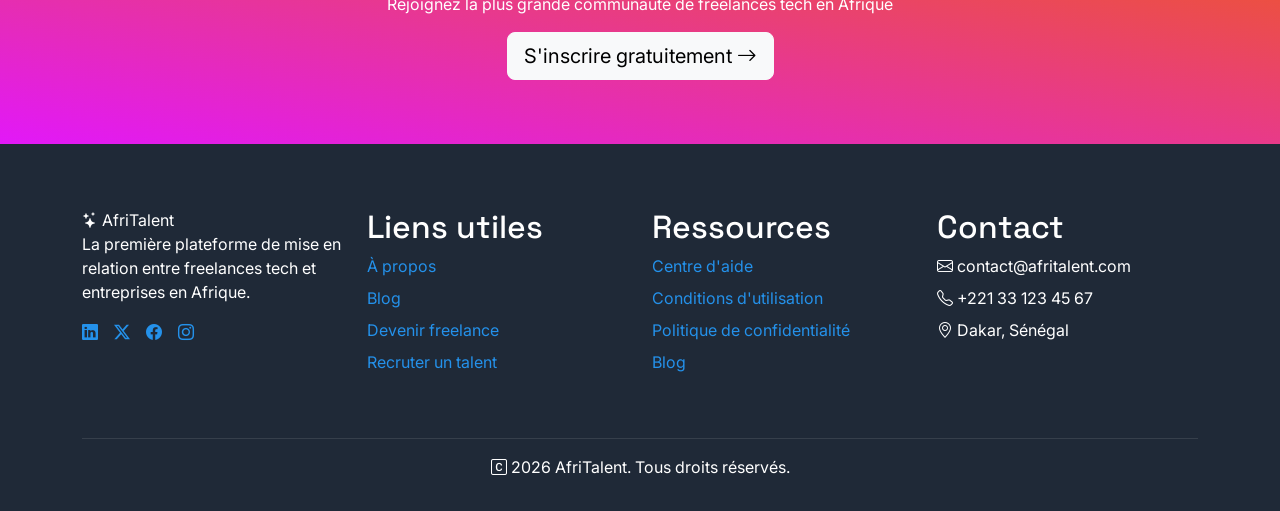
==== commit f11ea4cd: "Finalisation : corrections responsive, optimisation du code et commentaires" ====
--- a/index.html
+++ b/index.html
@@ -23,7 +23,7 @@
         <div class="container">
             <div class="text-center">
                 <a class="navbar-brand" href="index.html">
-              <img src="images/logo3.png" class="rounded" alt="" width="50px" height="50px" >
+              <img src="images/logo3.png" class="rounded" alt="" width="50" height="50" >
               </a>
             </div>
             <a class="navbar-brand" href="index.html">
@@ -35,7 +35,7 @@
             </button>
             <div class="collapse navbar-collapse" id="navbarNav">
                 <ul class="navbar-nav mx-auto">
-                    <li class="nav-item"><a class="nav-link active" href="index.html">Accueil</a></li>
+                    <li class="nav-item"><a class="nav-link" href="index.html">Accueil</a></li>
                     <li class="nav-item"><a class="nav-link" href="freelances.html">Freelances</a></li>
                     <li class="nav-item"><a class="nav-link" href="tarifs.html">Tarifs</a></li>
                     <li class="nav-item"><a class="nav-link" href="about.html">À propos</a></li>
@@ -202,7 +202,7 @@
                         <div class="carousel-item active">
                             <div class="testimonial-card">
                                 <img src="images/elfatou.jpg" alt="" class="testimonial-avatar">
-                                <h4>Fatou</h4>
+                                <h3>Fatou</h3>
                                 <p class="role">TechStart à la présidence du Sénégal</p>
                                 <div class="stars">★★★★★★</div>
                                 <p class="quote">"AfriTalent m'a permis de trouver des développeurs exceptionnels pour mon application. Le processus est fluide et les talents sont incroyablement compétents !"</p>
@@ -227,7 +227,7 @@
                             </div>
                         </div>
                     </div>
-                    <!-- <-- boutons carousel --> 
+                <!-- ================ boutons carousel ========================================================================================================= -->
                     <button class="carousel-control-prev" type="button" data-bs-target="#testimonialCarousel" data-bs-slide="prev">
                         <span class="carousel-control-prev-icon"></span>
                     </button>
@@ -271,7 +271,7 @@
                     </div>
                 </div>
                 <div class="col-md-6 col-lg-3">
-                    <h4>Liens utiles</h4>
+                    <h2>Liens utiles</h2>
                     <ul class="list-unstyled">
                         <li><a href="about.html">À propos</a></li>
                         <li><a href="contact.html">Blog</a></li>
@@ -280,7 +280,7 @@
                     </ul>
                 </div>
                 <div class="col-md-6 col-lg-3">
-                    <h4>Ressources</h4>
+                    <h2>Ressources</h2>
                     <ul class="list-unstyled">
                         <li><a href="about.html">Centre d'aide</a></li>
                         <li><a href="contact.html">Conditions d'utilisation</a></li>
@@ -289,7 +289,7 @@
                     </ul>
                 </div>
                 <div class="col-md-6 col-lg-3">
-                    <h4>Contact</h4>
+                    <h2>Contact</h2>
                     <ul class="list-unstyled">
                         <li><i class="bi bi-envelope"></i> contact@afritalent.com</li>
                         <li><i class="bi bi-telephone"></i> +221 33 123 45 67</li>
--- a/css/style.css
+++ b/css/style.css
@@ -26,7 +26,7 @@
     --transition: all 0.3s ease;
 }
 /* transition: le temps que l'element va prendre pour se manifester (bien revoir encore)------------------------------------------------------ */
-/* DARK MODE Commit 6 ========================================= */
+
 [data-theme="dark"] {
     --primary: #818cf8;
     --dark: #f9fafb;
@@ -133,7 +133,8 @@
     margin: 3rem 0;
 }
 .bento-item {
-    background: rgb(211, 166, 228);
+    /* background: var(--gray); */
+    background: linear-gradient(10deg, var(--light), var(--primary));
     padding: 2rem;
     border-radius: var(--radius);
     transition: var(--transition);
@@ -174,7 +175,9 @@
 
 .categories { background: var(--light); padding: 4rem 0; }
 .category-card {
-    background: var(--gray);
+    /* background: var(--gray); */
+    background: linear-gradient(10deg, var(--primary), var(--light));
+
     padding: 1.5rem;
     border-radius: var(--radius);
     text-align: center;
@@ -224,7 +227,7 @@
     padding: 4rem 0 1rem;
 }
 .social-links { display: flex; gap: 1rem; margin-top: 1rem; }
-.social-links a, footer ul li a { color: var(--gray); transition: var(--transition); }
+.social-links a, footer ul li a { color: var(--primary); transition: var(--transition);  text-decoration: none; }
 .social-links a:hover, footer ul li a:hover { color: var(--primary); }
 footer ul { list-style: none; padding: 0; }
 footer ul li { margin-bottom: 0.5rem; }
@@ -288,7 +291,7 @@
 /* Grille responsive : 3 colonnes desktop, 2 tablette, 1 mobile */
 /* ========== CARTES TARIFS ========== */
 .pricing-card {
-    background: var(--white);
+    background: linear-gradient(10deg, var(--light), var(--ISI-Dakar));
     border-radius: var(--radius);
     padding: 2rem;
     text-align: center;
@@ -296,9 +299,7 @@
     box-shadow: 0 4px 6px -1px rgba(0,0,0,0.1);
     position: relative;
 }
-/* .pricing-card.featured { 
-    transform: scale(1.05); 
-    border: 2px solid var(--primary); } */
+
 .popular-badge {
     position: absolute;
     top: -12px;
@@ -326,14 +327,16 @@
 .value-card, .team-card {
     text-align: center;
     padding: 2rem;
-    background: var(--white);
+    background: linear-gradient(10deg, var(--ISI-Dakar), var(--violet));
+    /* background: var(--white); */
     border-radius: var(--radius);
     transition: var(--transition);
 }
 /* Le "i" veut dire les icones boostrap icne */
 .value-card i, .team-card i { font-size: 3rem; 
     color: var(--primary); 
-    margin-bottom: 1rem; }
+    margin-bottom: 1rem;
+ }
 .team-card img {
     width: 150px;
     height: 150px;
@@ -357,8 +360,9 @@
 .number-card {
     text-align: center;
     padding: 2rem;
-    background: var(--light);
-    border-radius: var(--radius);
+    background: var(--primary-light);
+    border-radius: var(--radius);
+
 }
 .number-card .number { font-size: 2.5rem; font-weight: 800; color: var(--primary); }
 @media (max-width: 768px) { 
@@ -369,10 +373,9 @@
 }
 /* ========== CONTACT-FORMULAIRE ========== */
 .contact-form-container, .contact-info {
-    background: linear-gradient(10deg, var(--violet), var(--orange));
-    /* background: var(--primary); */
-    padding: 2rem;
-    border-radius: var(--radius);
+   background: linear-gradient(10deg, var(--gray), var(--primary));
+   padding: 2rem;
+   border-radius: var(--radius);
 }
 .info-item { display: flex; 
     gap: 1rem; 
@@ -397,7 +400,7 @@
 .form-control.success { border-color: var(--secondary); }
  
 /* ========== CARTES FREELANCES ========== */
-/* .freelance-card {
+.freelance-card {
     transition: var(--transition);
     border: none;
     border-radius: var(--radius);
@@ -414,8 +417,8 @@
     font-weight: 600; 
 }
 .freelance-rating { color: #fbbf24; } */
-/* 
-========== FILTRES & DIVERS ==========
+
+/* ========== FILTRES & DIVERS ========== */
 .filter-bar { display: flex; 
     gap: 1rem; 
     align-items: center; 
@@ -432,10 +435,10 @@
     display: inline-block;
     margin-bottom: 1rem;
 } 
-========== ANIMATIONS ==========
+/* ========== ANIMATIONS ========== */
 .fade-up { opacity: 0; 
     transform: translateY(30px); 
-    transition: all 0.6s ease; 
+    transition: all 1s ease; 
 }
 .fade-up.visible { 
     opacity: 1; 
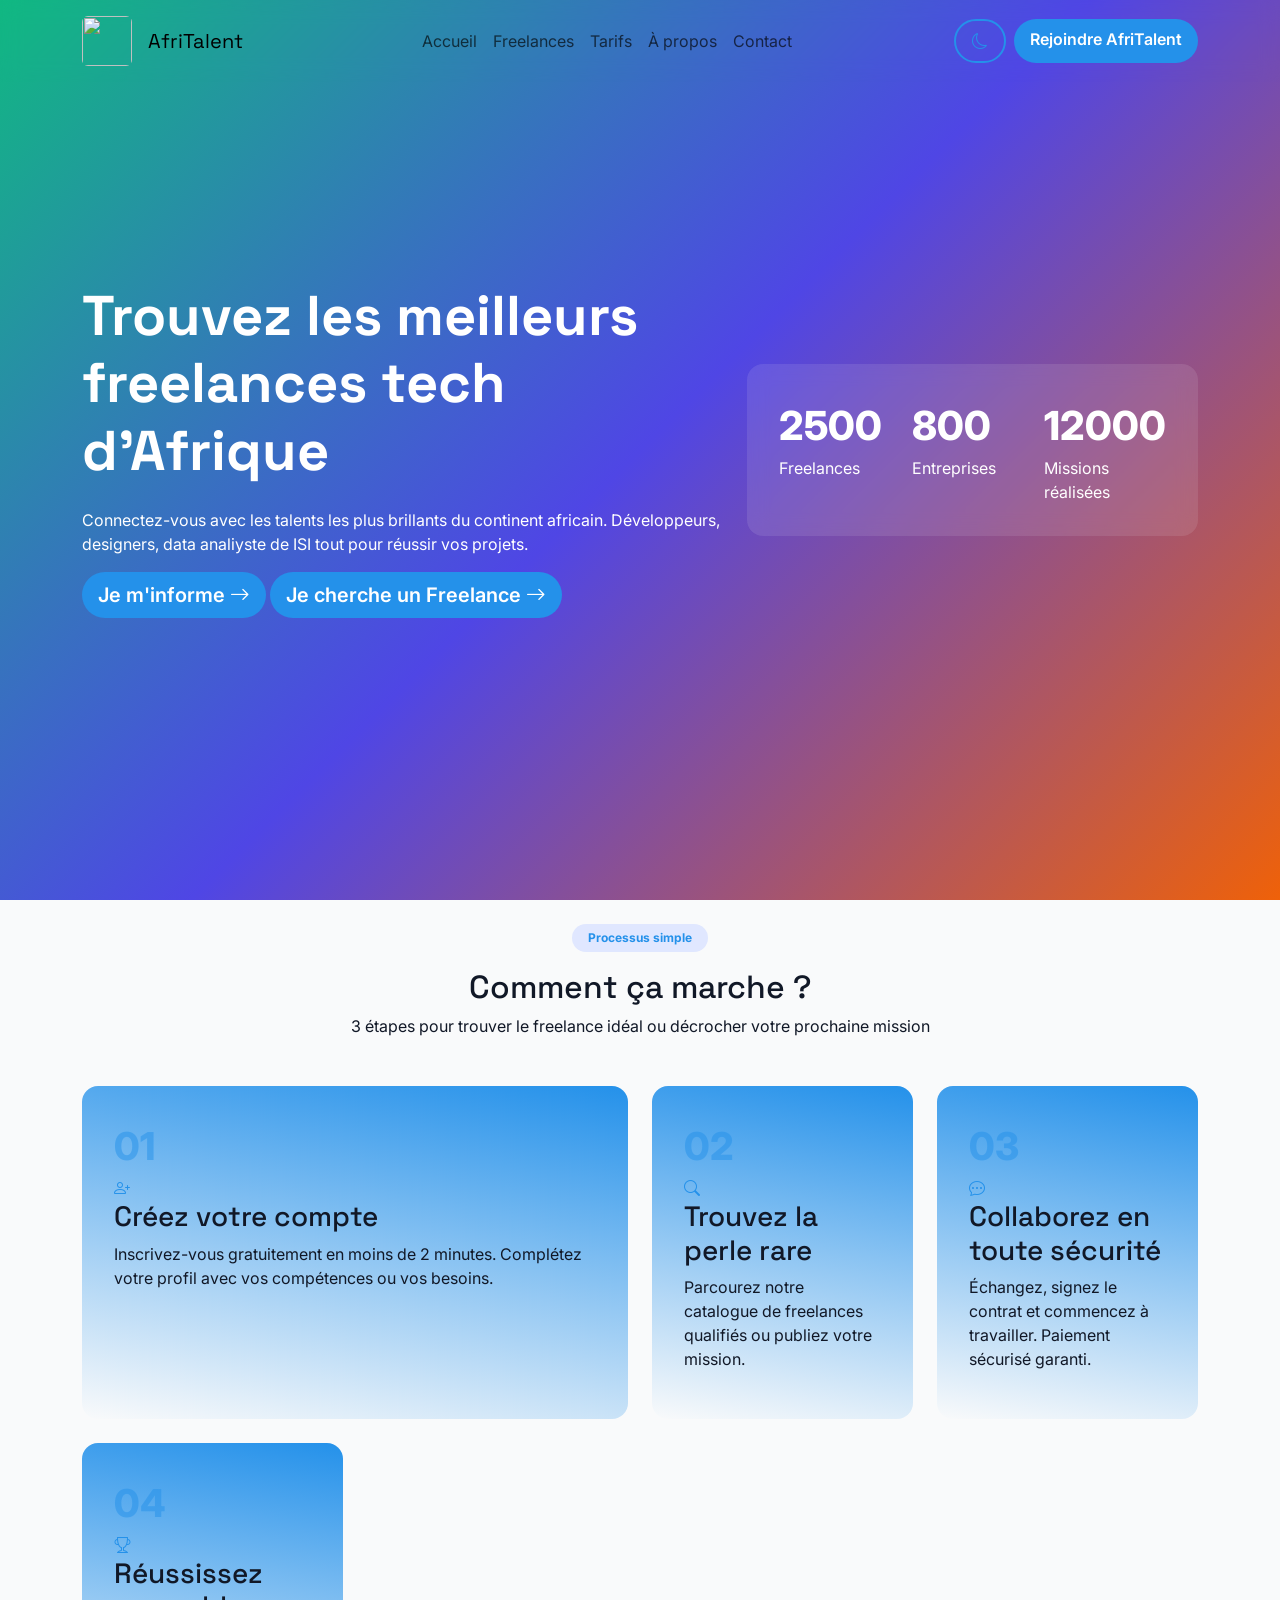
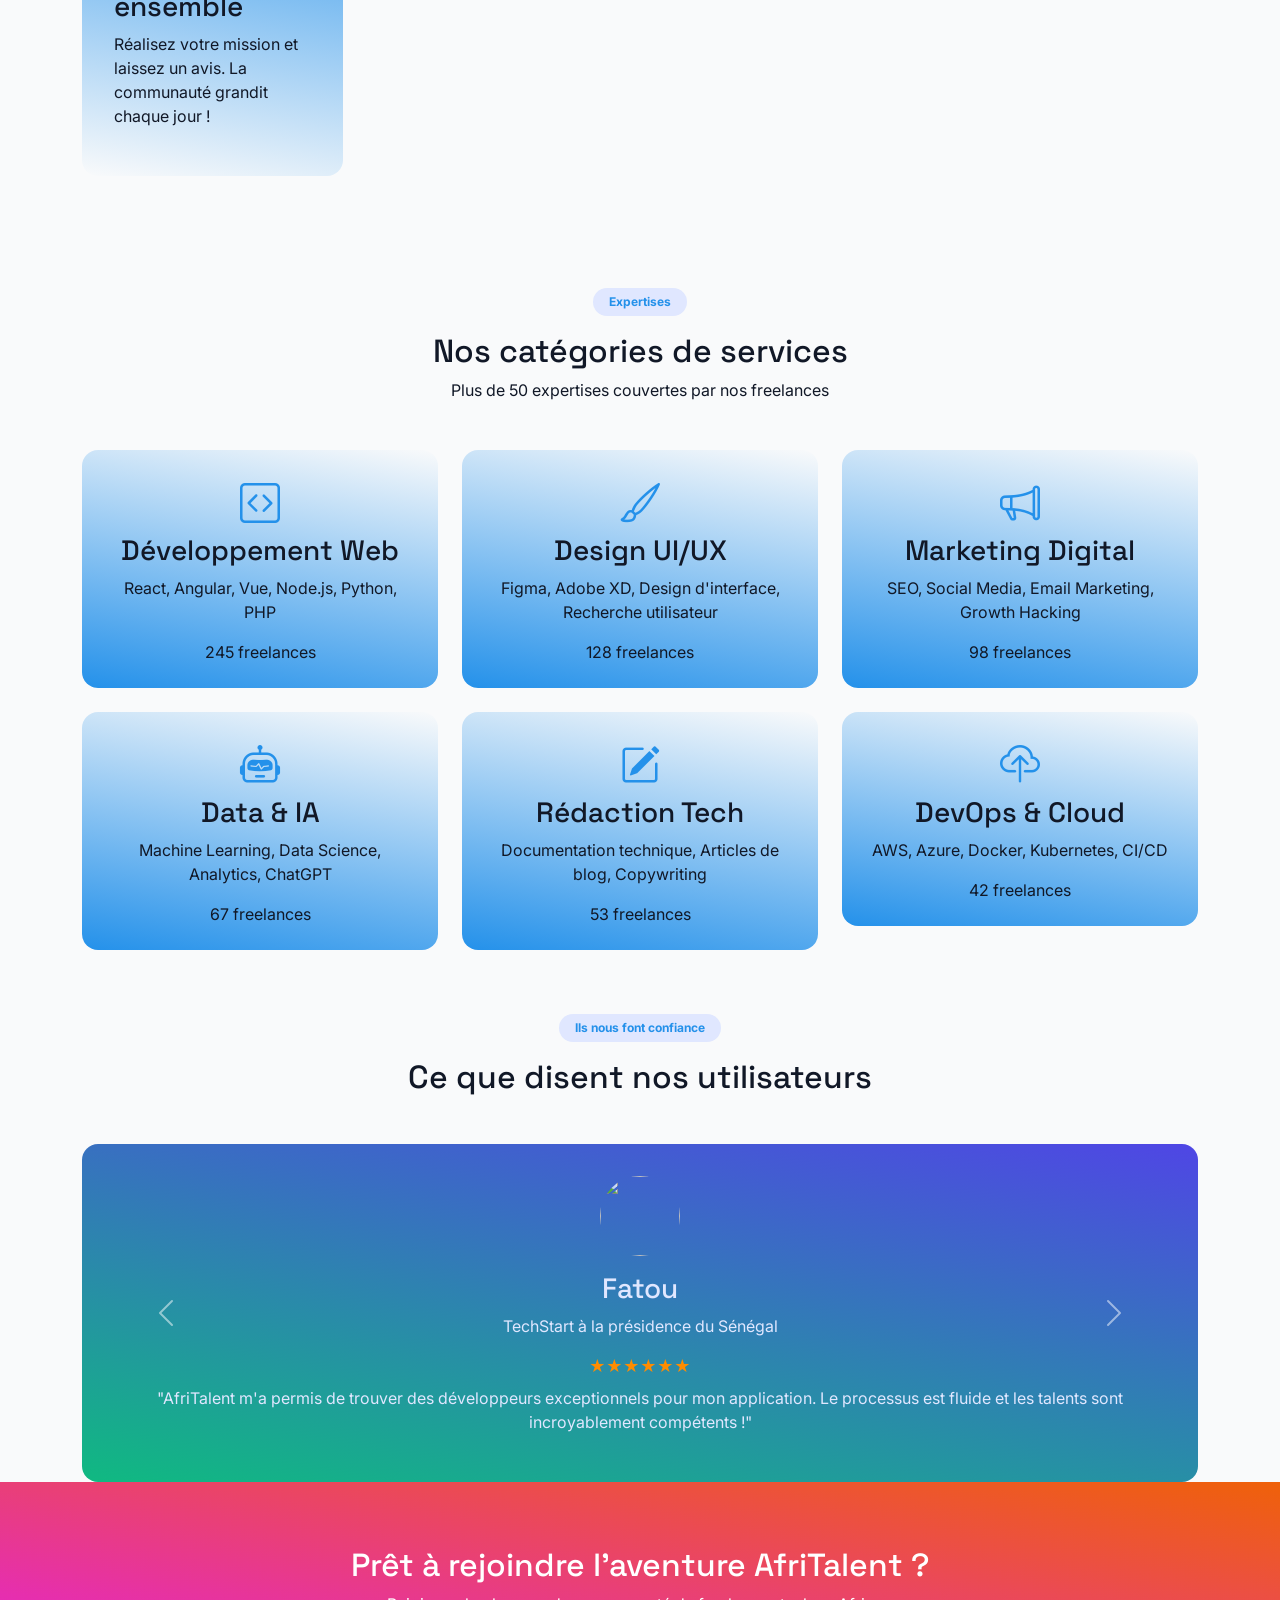
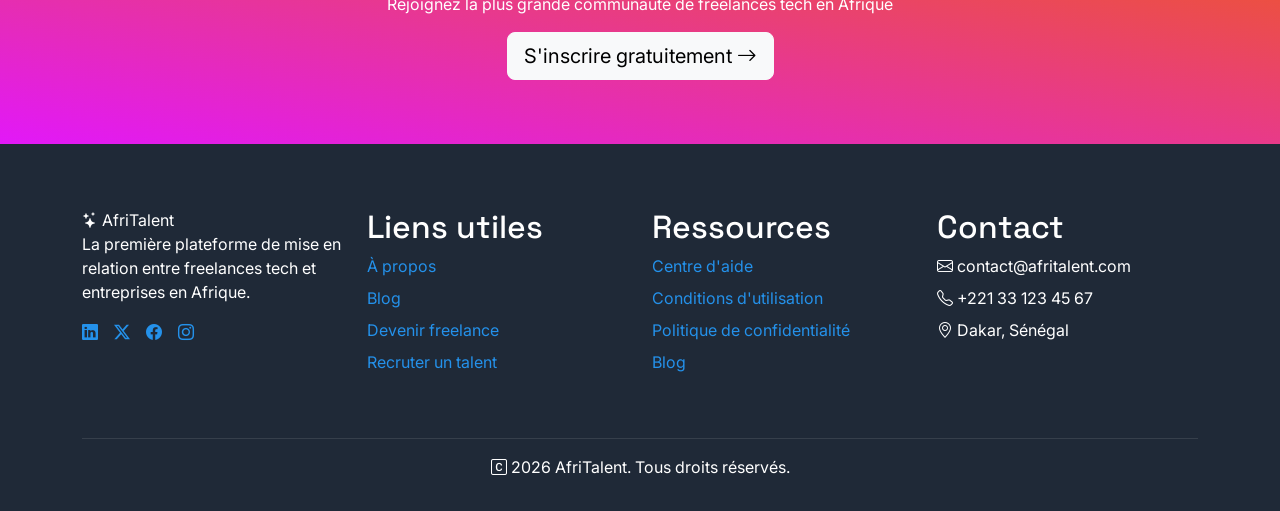
==== commit 68eba246: "Déploiement : GitHub Pages activé, README finalisé et présentation PowerPoint" ====
--- a/index.html
+++ b/index.html
@@ -39,7 +39,6 @@
                     <li class="nav-item"><a class="nav-link" href="freelances.html">Freelances</a></li>
                     <li class="nav-item"><a class="nav-link" href="tarifs.html">Tarifs</a></li>
                     <li class="nav-item"><a class="nav-link" href="about.html">À propos</a></li>
-                    <li class="nav-item"><a class="nav-link" href="#">Blog</a></li>
                     <li class="nav-item"><a class="nav-link" href="contact.html">Contact</a></li>
                 </ul>
                 <div class="d-flex gap-2">
@@ -210,7 +209,7 @@
                         </div>
                         <div class="carousel-item">
                             <div class="testimonial-card">
-                                <img src="images/elfal.jpg" alt="" class="testimonial-avatar">
+                                <img src="images/portrait-delighted-happy-diligent-female-student-with-dark-skin-keeps-hands-crossed-being-confident-passing-exam-successfully.jpg" alt="" class="testimonial-avatar">
                                 <h4>Nangan</h4>
                                 <p class="role">Responsable RH, Groupe DANGOTE</p>
                                 <div class="stars">★★★★★★</div>
@@ -219,7 +218,7 @@
                         </div>
                         <div class="carousel-item">
                             <div class="testimonial-card">
-                                <img src="images/eleve2.jpg" alt="" class="testimonial-avatar">
+                                <img src="images/african-american-man-wearing-round-glasses-denim-shirt.jpg" alt="" class="testimonial-avatar">
                                 <h4>Wili</h4>
                                 <p class="role">Développeur à Rockstar(GTA 6) </p>
                                 <div class="stars">★★★★★★★☆</div>
